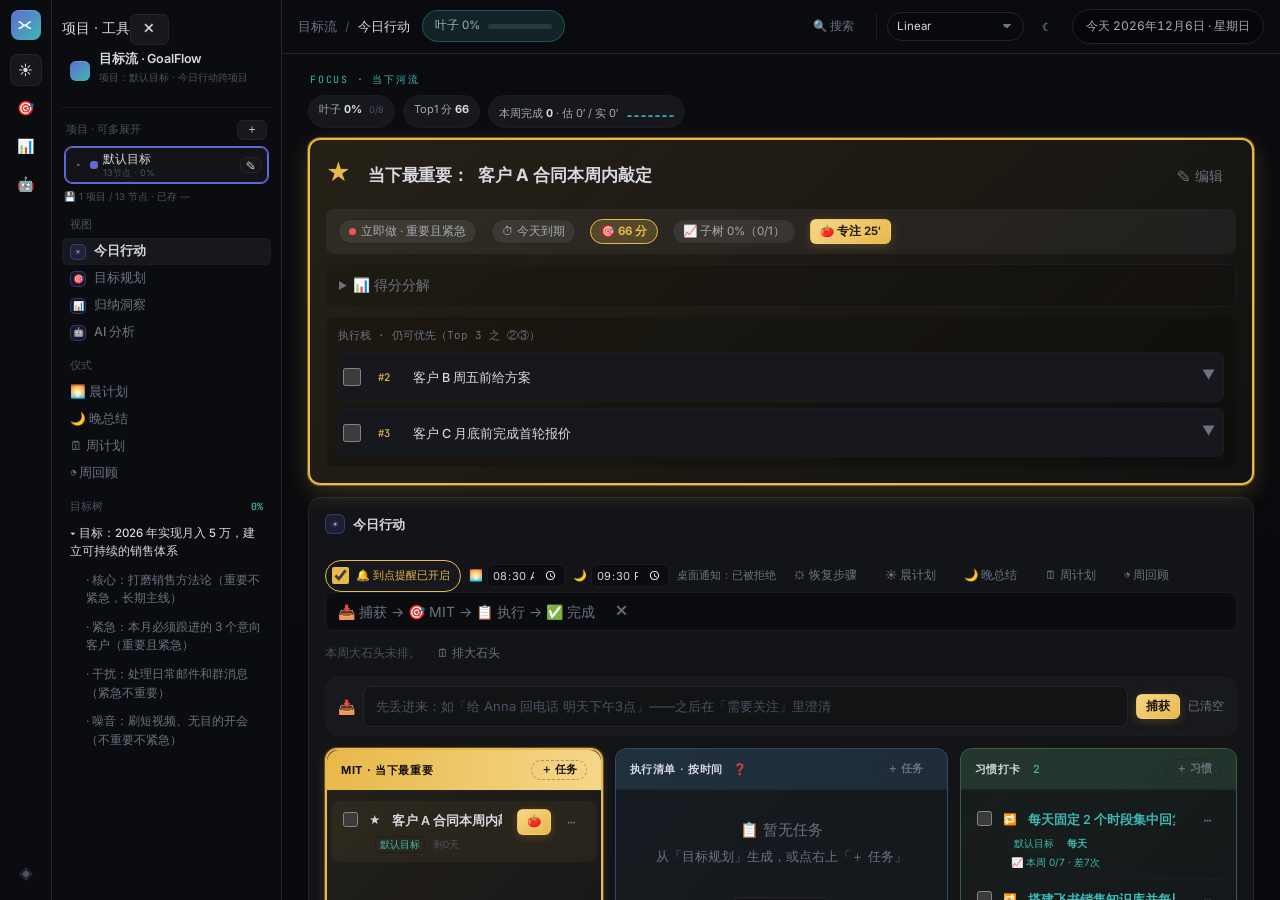
==== index.html @ dcd1ac62 "继续qoder优化" ====
<!DOCTYPE html>
<html lang="zh-CN">

<head>
  <meta charset="UTF-8">
  <meta content="width=device-width, initial-scale=1.0, viewport-fit=cover" name="viewport">
  <meta name="color-scheme" content="light dark">
  <title>目标流 · GoalFlow</title>
  <link rel="preconnect" href="https://fonts.googleapis.com">
  <link rel="preconnect" href="https://fonts.gstatic.com" crossorigin>
  <link
    href="https://fonts.googleapis.com/css2?family=Inter:wght@400;500;600;700;800&family=JetBrains+Mono:wght@400;500;700&display=swap"
    rel="stylesheet">
  <script>try { var d = document.documentElement; d.dataset.theme = localStorage.getItem('goalflow.theme') || 'linear'; d.dataset.mode = localStorage.getItem('goalflow.mode') || 'dark' } catch (e) { document.documentElement.dataset.theme = 'linear'; document.documentElement.dataset.mode = 'dark' }</script>
  <link rel="stylesheet" href="assets/css/main.css?v=7.6">
</head>

<body>
  <div class="app-shell">
    <div class="drawer-scrim" id="drawerScrim"></div>

    <!-- 左：图标轨（主导航：今日 / 规划 / 洞察） -->
    <nav class="rail" aria-label="主导航">
      <div class="rail-mark" title="目标流 · GoalFlow">
        <svg viewBox="0 0 24 24" fill="none" stroke="#fff" stroke-width="2.2" stroke-linecap="round">
          <path d="M3 7c4 0 4 5 8 5s4-5 8-5" />
          <path d="M3 16c4 0 4-4 8-4s4 4 8 4" />
        </svg>
      </div>
      <button type="button" class="ric on" data-nav="today" title="今日行动（每天的主页）">☀</button>
      <button type="button" class="ric" data-nav="plan" title="目标规划（输入 / 树形 / SMART）">🎯</button>
      <button type="button" class="ric" data-nav="insights" title="归纳洞察（流向图 / 四象限）">📊</button>
      <button type="button" class="ric" data-nav="ai" title="AI 分析（智能拆解 / SMART 体检）">🤖</button>
      <span class="rail-bottom"><a class="ric" href="demos/index.html" title="风格实验室">◈</a></span>
    </nav>

    <!-- 左：侧栏（工作流步骤 + 目标树 + 主题） -->
    <aside class="side" id="sideDrawer">
      <div class="drawer-head"><span>项目 · 工具</span><button type="button" class="drawer-x" id="btnDrawerClose" aria-label="关闭侧栏">✕</button></div>
      <div class="side-ws">
        <span class="ws-dot"></span>
        <div class="ws-tx"><b>目标流 · GoalFlow</b>
          <p>本地工作区 · 数据不出机</p>
        </div>
      </div>
      <div class="wf-bar" id="wfBar" aria-label="项目列表：可展开多个"></div>
      <div class="ws-store" id="wsStore" title=""></div>
      <div class="slabel">视图</div>
      <button type="button" class="si on" data-nav="today"><span class="sidx">☀</span>今日行动</button>
      <button type="button" class="si" data-nav="plan"><span class="sidx">🎯</span>目标规划</button>
      <button type="button" class="si" data-nav="insights"><span class="sidx">📊</span>归纳洞察</button>
      <button type="button" class="si" data-nav="ai"><span class="sidx">🤖</span>AI 分析</button>
      <div class="slabel">仪式</div>
      <button type="button" class="si" id="sideMorning">🌅 晨计划</button>
      <button type="button" class="si" id="sideEvening">🌙 晚总结</button>
      <button type="button" class="si" id="sideWeekPlan">🗓 周计划</button>
      <button type="button" class="si" id="sideWeekReview">◔ 周回顾</button>
      <div class="slabel">目标树 <span class="sprog" id="sideProg"></span></div>
      <div class="side-tree" id="sideTree">
        <div class="si dim">解析后在此显示目标树</div>
      </div>
    </aside>

    <!-- 右：主内容 -->
    <div class="main">
      <header class="topbar" id="topbar">
        <button type="button" class="ab-menu m-only" id="btnDrawer" aria-label="项目与工具" aria-expanded="false" aria-controls="sideDrawer">☰</button>
        <div class="ab-mini m-only"><b id="abMini">今日</b><span id="abMiniSub"></span></div>
        <span class="crumb">目标流 <i>/</i> <b id="crumbSection">今日行动</b></span>
        <div class="progress-chip" id="progressChip" style="display:none" title="叶子任务完成度">
          <span id="progressLbl">进度</span><span class="bar"><i id="progressFill" style="width:0%"></i></span>
        </div>
        <div class="spacer"></div>
        <div class="topbar-actions">
          <button type="button" class="gf-btn gf-btn--sm gf-btn--pill gf-btn--ghost" id="btnSearch"
            title="全局搜索任务 / 标签 / 等待备注（Ctrl+K 或 /）">🔍<span class="btn-lbl"> 搜索</span></button>
          <button type="button" class="gf-btn gf-btn--sm gf-btn--pill gf-btn--ghost m-only" id="btnProjects"
            title="项目列表：切换 / 新建 / 总览">🗂 项目</button>
          <details class="tb-more" id="tbMoreMenu">
            <summary title="更多操作"></summary>
            <div class="tb-drop">
              <button type="button" class="gf-btn gf-btn--sm gf-btn--pill gf-btn--ghost" id="btnWeekReview"
                title="周/月/季回顾 + 统计">📋 回顾</button>
              <button type="button" class="gf-btn gf-btn--sm gf-btn--pill gf-btn--ghost" id="btnSettings"
                title="基础设置：每周可投入天数 × 每天小时，用于时间预算与超支警告">⚙ 设置</button>
              <button type="button" class="gf-btn gf-btn--sm gf-btn--pill gf-btn--ghost" id="btnExportIcs"
                title="导出带期限叶子为 ICS（本地文件）">📅 导出 ICS</button>
              <button type="button" class="gf-btn gf-btn--sm gf-btn--pill" id="btnExportJson" title="备份目标数据">💾 备份数据</button>
              <button type="button" class="gf-btn gf-btn--sm gf-btn--pill" id="btnImportJson" title="从 JSON 恢复">📂 恢复数据</button>
              <input type="file" id="importFile" accept="application/json,.json" style="display:none">
            </div>
          </details>
          <span class="topbar-theme">
            <button type="button" class="gf-btn gf-btn--sm gf-btn--pill gf-btn--ghost" id="btnThemeCycle"
              title="切换界面主题（Linear / Raycast / RPG）">◈</button>
            <select id="themeSelect" class="gf-input gf-select" title="界面主题" aria-label="界面主题">
              <option value="linear">Linear</option>
              <option value="raycast">Raycast 玻璃 · 预览</option>
              <option value="rpg">RPG 游戏 · 预览</option>
            </select>
            <button type="button" class="gf-btn gf-btn--sm gf-btn--pill gf-btn--ghost mode-btn" id="modeToggle"
              title="切换深色 / 浅色">☾</button>
          </span>
        </div>
        <div class="today-chip" id="todayLine"></div>
      </header>

      <div class="main-scroll">
        <div class="app-title m-only" id="appTitle"><h1 id="appTitleText">今日</h1><p id="appTitleSub"></p></div>
        <!-- ══ 视图 1：今日行动（默认主页） ══ -->
        <section class="view on" id="view-today" data-view="today">
          <div class="hero-wrap" id="heroWrap">
            <div class="hero-eyebrow">FOCUS · 当下河流</div>
            <div id="planShare"></div>
            <div id="metricsStrip" class="metrics-wrap" style="display:none"></div>
            <div class="hero empty" id="hero">
              <div class="hero-main">载入目标后，这里会显示「当下最重要」的一件事。</div>
            </div>
            <div class="pomo-bar" id="pomoBar" aria-live="polite"></div>
          </div>

          <!-- 区 1 · 执行：现在做什么（唯一动作路径） -->
          <section class="panel today-panel zone-exec" id="todayPanel">
            <div class="today-head">
              <div class="today-head-row">
                <h2><span class="idx">☀</span> 今日行动</h2>
                <div class="today-alarm-bar" id="todayAlarmBar"></div>
                <div class="today-attn-pill" id="todayAttnPill"></div>
              </div>
              <p class="hint" id="todayHint">解析或载入示例后，系统会把「今天能做完的叶子」收敛到这里——先看 MIT，再按时段与微习惯执行。</p>
            </div>
            <!-- v6.7 流程指示器：展示收件箱→MIT→时段→完成的流转关系（首次显示，可关闭） -->
            <div class="flow-indicator" id="flowIndicator" style="display:none;align-items:center;gap:8px;padding:8px 12px;margin:0 0 10px;background:var(--bg1);border-radius:var(--radius-sm);color:var(--muted);border:1px solid var(--stroke-soft)">
              <span class="flow-track">📥 捕获 → 🎯 MIT → 📋 执行 → ✅ 完成</span>
              <button type="button" class="flow-close" id="flowIndicatorClose" style="border:none;background:transparent;color:var(--muted);cursor:pointer;font-size:14px;padding:0 4px;margin-left:8px" title="不再显示">✕</button>
            </div>
            <div id="todayRocks"></div>
            <div id="inboxCapture"></div>
            <div class="today-ctx-bar" id="todayCtxBar"></div>
            <div class="today-grid">
              <div class="today-block" id="todayMit"></div>
              <div class="today-block today-slots-wrap" id="todaySlots"></div>
              <div class="today-block" id="todayMicro"></div>
            </div>
            <div class="today-checklist" id="todayChecklist"></div>
          </section>

          <!-- 区 2 · 状态：一行紧凑反馈（默认折叠） -->
          <details class="zone zone-status" id="zoneStatus">
            <summary>📊 今日状态 <span class="zone-sum" id="statusSum"></span></summary>
            <div class="zone-body">
              <div id="todayCapacity"></div>
              <div id="todayScore"></div>
              <div id="todayEnergy"></div>
              <div id="todayAudit"></div>
            </div>
          </details>

          <!-- 区 3 · 提醒：需要关注（默认折叠 + 角标） -->
          <details class="zone zone-attention" id="zoneAttention">
            <summary>🔔 需要关注 <span class="zone-badge" id="attentionBadge"></span></summary>
            <div class="zone-body">
              <div class="review-banner" id="reviewBanner">
                <span>本周还未做周回顾——花 2 分钟对齐「做了啥、核心投入、下周深潜块」。</span>
                <button type="button" class="gf-btn gf-btn--sm gf-btn--primary" id="btnReviewBanner">开始周回顾</button>
                <button type="button" class="gf-btn gf-btn--sm gf-btn--ghost" id="btnDismissBanner">稍后</button>
              </div>
              <div id="onboardCard"></div>
              <div id="todayBackupBar"></div>
              <div id="todayBurnout"></div>
              <div id="todayStale"></div>
              <div id="todayParked"></div>
              <!-- 收件箱澄清队列：从执行路径降级到「需要关注」 -->
              <div id="inboxPanel"></div>
            </div>
          </details>

          <!-- 备选与 Backlog（降级折叠，去除与 hero/执行清单的重复） -->
          <details class="zone zone-focus" id="zoneFocus">
            <summary>🗂 备选与 Backlog（聚焦清单）</summary>
            <div class="zone-body">
              <div id="todayFocus"></div>
            </div>
          </details>
        </section>

        <!-- ══ 视图 2：目标规划（输入 / 树形 / SMART） ══ -->
        <section class="view" id="view-plan" data-view="plan">
          <div class="view-inner">
            <div class="panel" id="panelInput">
              <h2><span class="idx">1</span> 输入目标（自由文本）</h2>
              <textarea id="input"
                placeholder="输入目标或计划，用缩进/编号分层。例如：&#10;目标：月入5万&#10;1. 打磨销售方法论&#10;   - 读完3本销售书"></textarea>
              <div class="btns gf-btns demo-bar">
                <button type="button" class="gf-btn gf-btn--primary" id="btnParse">解析并生成</button>
                <select id="demoSelect" class="gf-input gf-select gf-select--demo" title="选择示例主题"
                  aria-label="示例主题"></select>
                <button type="button" class="gf-btn" id="btnDemo">载入示例</button>
                <button type="button" class="gf-btn gf-btn--ghost" id="btnClear">清空</button>
                <button type="button" class="gf-btn gf-btn--ghost" id="btnExportJson2">备份 JSON</button>
              </div>
              <div class="hint">层级用缩进 / 编号(1. 1.1) / 项目符号(- •)。首行自动作为「目标根」。日期如「周五前 / 本周内 / 3月15日 / 月底」会被自动识别为期限；「每天 / 每周
                / 每月 / 今年」会被识别为时间尺度。</div>
            </div>

            <div class="panel" id="panelTree">
              <h2><span class="idx">2</span> 树形维护 · 内联编辑</h2>
              <p class="hint" id="treeEditorHint" style="margin-bottom:8px">解析后可在此改文案、估时、完成态，无需重粘贴。</p>
              <div class="tree-editor" id="treeEditor"></div>
              <div class="btns gf-btns" style="margin-top:10px">
                <button type="button" class="gf-btn gf-btn--sm" id="btnSyncTree">同步到文本框</button>
                <button type="button" class="gf-btn gf-btn--sm gf-btn--ghost" onclick="switchView('ai')">🤖 去 AI 分析做 SMART 体检 →</button>
              </div>
              <p class="hint">预估：文案含「30分钟 / 1小时」自动识别；日视图节奏条上方显示可做完性（默认 8h 容量）。</p>
            </div>
          </div>
        </section>

        <!-- ══ 视图 3：归纳洞察（流向图 / 四象限） ══ -->
        <section class="view" id="view-insights" data-view="insights">
          <div class="view-inner">
            <div class="panel canvas-panel" id="canvasPanel">
              <div class="canvas-head">
                <div>
                  <div class="ttl">精力流向图</div>
                  <div class="sub" id="canvasSub">条带宽度 = 重要性 · 颜色冷暖 = 紧急性 · 金色发光 = 当下最重要<span
                      class="m-only">（手机端可左右滑动查看全图）</span></div>
                </div>
                <div class="spacer-min"></div>
                <div class="viewbar" id="viewbar" title="切换可视化视角">
                  <button type="button" data-view="sankey" class="on">桑基</button>
                  <button type="button" data-view="network">关系</button>
                  <button type="button" data-view="kanban">看板</button>
                  <button type="button" data-view="mindmap">脑图</button>
                  <button type="button" data-view="heatmap">热力</button>
                  <button type="button" data-view="calendar">日历</button>
                </div>
                <select class="viewbar-select m-only" id="viewbarSelect" title="切换可视化视角">
                  <option value="sankey" selected>桑基图</option>
                  <option value="network">关系图</option>
                  <option value="kanban">看板</option>
                  <option value="mindmap">脑图</option>
                  <option value="heatmap">热力图</option>
                  <option value="calendar">日历</option>
                </select>
                <div class="zoombar" id="zoombar">
                  <button data-scale="all" class="on">年度总览</button>
                  <button data-scale="month">每月</button>
                  <button data-scale="week">每周</button>
                  <button data-scale="day">每日</button>
                  <button id="btnFitWidth" class="m-only" title="把图缩放到屏幕宽度（再点一次恢复原始尺寸）">↔ 适应宽度</button>
                </div>
                <select class="viewbar-select m-only" id="zoombarSelect" title="时间尺度缩放" aria-label="时间尺度缩放">
                  <option value="all" selected>年度总览</option>
                  <option value="month">每月</option>
                  <option value="week">每周</option>
                  <option value="day">每日</option>
                </select>
              </div>
              <div class="canvas-opt">
                <label><input id="showNoise" type="checkbox" checked> 显示噪音（不重要不紧急）</label>
              </div>
              <div class="rhythm" id="rhythm"></div>
              <div class="canvas-wrap" id="canvasWrap">
                <svg id="diagram-svg" xmlns="http://www.w3.org/2000/svg"></svg>
                <div id="vizAlt" class="viz-alt"></div>
                <button type="button" class="gf-btn gf-btn--primary gf-btn--cool ex-btn" id="btnExport">导出 PNG</button>
              </div>
              <details class="legend-details">
                <summary class="legend-summary">📊 图例说明</summary>
                <div class="legend">
                  <span><b>紧急度</b></span>
                  <span class="scale"><i style="background:var(--ur1)"></i><i style="background:var(--ur2)"></i><i
                      style="background:var(--ur3)"></i><i style="background:var(--ur4)"></i><i
                      style="background:var(--ur5)"></i></span>
                  <span>冷静 ←→ 火急</span>
                  <span style="margin-left:auto"><b class="gold">★ 金色</b> = 当下最重要</span>
                </div>
              </details>
              <details class="legend-details">
                <summary class="legend-summary">📖 怎么读这张图</summary>
                <div class="chart-help">
                  <p><b>桑基流图</b>：从「目标」流出的每条带子代表一份精力投入。<b>带子越宽 = 越重要</b>；<b>颜色越暖（红）= 越紧急</b>。战略主线（重要不紧急）是宽阔的冷色河，火情（重要且紧急）是又宽又红的急流。</p>
                  <p><b>金色发光的那条</b>就是「当下最重要」——算法按 重要度×10 + 期限临近加权 选出最该立刻动手的具体任务，并沿 目标→方向→任务 一路点亮，与今日页英雄卡 / MIT 同源。</p>
                  <p><b>时间尺度缩放</b>：上方可切换 年度总览 / 每月 / 每周 / 每日；「全年精力节奏」把一年拆成 12 个月，看精力在哪几个月扎堆。</p>
                  <p><b>四象限校准</b>：下方把任务按「重要 / 紧急」铺成四象限，把卡片拖到目标象限即可重设优先级（触屏用卡上 ± 按钮），与流图、英雄卡实时联动。</p>
                </div>
              </details>
            </div>

            <div class="panel quad-panel" id="quadPanel">
              <h2>四象限校准 · 拖拽归位</h2>
              <div class="quad-hint">把任务卡拖到对应象限，即可重新校准它的「重要 / 紧急」。象限随上方缩放档位联动；点卡片 <b>⋯</b> 展开 价值/费力/尺度/时段。带 🟡 金边 =
                当下最重要；<b>⚡</b> = 高价值低费力快速赢。<span class="m-only">（触屏：长按卡片拖动，或用 ± 按钮校准）</span></div>
              <div class="quad-grid" id="quadGrid"></div>
              <details class="ve-panel" id="vePanel">
                <summary class="ve-summary">⚖ 价值 × 费力矩阵 <span class="ve-cnt" id="veSum"></span></summary>
                <div class="ve-toolbar">
                  <span class="ve-title">价值 × 费力矩阵</span>
                  <button type="button" class="gf-btn gf-btn--sm gf-btn--pill" id="btnQuickWin" title="四象限仅显示快速赢">⚡
                    仅快速赢</button>
                </div>
                <div class="ve-grid" id="veGrid"></div>
                <div class="ve-foot hint">快速赢：价值 ≥ 4 且 费力 ≤ 2（叶子任务可优先勾选完成，写入本周回顾统计）。 rollup 规则见
                  <code>docs/PROGRESS-ROLLUP.md</code>。
                </div>
              </details>
            </div>

            <div class="panel history-panel" id="historyPanel">
              <h2>📈 完成历史 · 时间线</h2>
              <div class="hist-stats" id="histStats"></div>
              <div class="hist-heat" id="histHeat"></div>
              <div class="hist-timeline" id="histTimeline"></div>
            </div>

          </div>
        </section>

        <!-- ══ 视图 4：AI 分析（智能拆解 / SMART 体检） ══ -->
        <section class="view" id="view-ai" data-view="ai">
          <div class="view-inner">
            <div class="panel" id="panelAIDecompose">
              <h2><span class="idx">🤖</span> AI 分解目标</h2>
              <div id="aiSmartSuggest" class="ai-suggest"></div>
              <div class="ai-decompose-card">
                <label class="wfm-row" style="display:block">
                  <span style="display:block;font-size:13px;color:var(--muted);margin-bottom:6px">目标描述（一句话讲清要达成什么）</span>
                  <textarea class="gf-input" id="aiGoalInput" rows="3" placeholder="例：3 个月内上线个人作品集网站，每周可投入 10 小时"></textarea>
                </label>
                <label class="wfm-row" style="display:flex;gap:8px;align-items:center;margin-top:10px">
                  <span style="min-width:72px;font-size:13px;color:var(--muted)">时间偏好</span>
                  <select class="gf-input" id="aiTimePreference" style="flex:1;max-width:240px">
                    <option value="">不限（AI 自动安排）</option>
                    <option value="morning">上午（8:00-12:00）</option>
                    <option value="afternoon">下午（13:00-18:00）</option>
                    <option value="evening">晚上（19:00-22:00）</option>
                    <option value="weekday-only">仅工作日</option>
                    <option value="weekend-only">仅周末</option>
                  </select>
                </label>
                <details class="ai-context-details">
                  <summary>📋 分解上下文（项目 · 预算 · 周期）</summary>
                  <div class="ai-context-info" id="aiContextInfo"></div>
                </details>
                <div class="ai-decompose-actions">
                  <button type="button" class="gf-btn gf-btn--primary" id="btnAIDecompose">🤖 AI 分解目标</button>
                  <button type="button" class="gf-btn gf-btn--ghost" id="btnAIClear">清空</button>
                </div>
                <div class="ai-result" id="aiDecomposeResult"></div>
              </div>
            </div>

            <div class="panel" id="panelAIHistory">
              <h2><span class="idx">📜</span> AI 使用历史</h2>
              <p class="hint">记录每次 AI 分解的输入和输出，方便回顾和复用。</p>
              <div id="aiHistoryList" class="ai-history-list"></div>
            </div>

            <details class="panel" id="panelAIConfigDetails">
              <summary><span class="idx">⚙</span> AI 配置（点击展开）</summary>
              <div class="ai-config-section">
                <label class="wfm-row">
                  <span>DeepSeek API Key</span>
                  <input type="password" class="gf-input" id="aiApiKey" placeholder="sk-...">
                  <button type="button" class="gf-btn gf-btn--sm" id="btnToggleKey" title="显示/隐藏">👁</button>
                </label>
                <div class="hint">获取方式：<a href="https://platform.deepseek.com" target="_blank" style="color:var(--accent)">platform.deepseek.com</a></div>
              </div>

              <div class="ai-config-section">
                <label class="wfm-row">
                  <span>Skill Prompt</span>
                  <span class="readonly-badge">只读</span>
                  <button type="button" class="gf-btn gf-btn--sm gf-btn--ghost" id="btnEditSkill" title="编辑 Skill">✎ 编辑</button>
                  <button type="button" class="gf-btn gf-btn--sm gf-btn--ghost" id="btnResetSkill" title="恢复默认">↺ 重置</button>
                </label>
                <textarea class="gf-input ai-skill-text" id="aiSkillPrompt" rows="8" readonly></textarea>
                <div class="hint">Skill 定义了 AI 如何拆解目标。点击「编辑」按钮修改后会影响所有后续的 AI 分解。</div>
              </div>
            </details>

            <div class="panel" id="panelSMART">
              <h2><span class="idx">✅</span> SMART 体检</h2>
              <p class="hint">检查每个目标是否够 SMART（具体 / 可衡量 / 可达 / 相关 / 有期限）。不够 SMART 的目标会列在这里，可以一键 AI 拆解。</p>
              <div id="premortemCard"></div>
              <div class="smart-list" id="smartList"></div>
            </div>
          </div>
        </section>
      </div>
    </div>
  </div>

  <!-- 底部 tab（≤900px 移动端主导航：4 视图 + 中央捕捉 FAB） -->
  <nav class="mtab" aria-label="移动端主导航">
    <button type="button" class="mtab-btn on" data-nav="today"><span class="mtab-ic">☀</span>今日</button>
    <button type="button" class="mtab-btn" data-nav="plan"><span class="mtab-ic">🎯</span>规划</button>
    <button type="button" class="mtab-btn mtab-fab" id="mtabCapture" title="快速捕捉到收件箱"><span class="mtab-ic">⚡</span></button>
    <button type="button" class="mtab-btn" data-nav="insights"><span class="mtab-ic">📊</span>洞察</button>
    <button type="button" class="mtab-btn" data-nav="ai"><span class="mtab-ic">🤖</span>AI</button>
  </nav>

  <!-- SMART 对话弹窗 -->
  <div class="modal-mask" id="smartModal"></div>
  <!-- 周回顾弹窗 -->
  <div class="modal-mask" id="weekReviewModal"></div>
  <!-- 项目（目标流）元信息 -->
  <div class="modal-mask" id="workflowMetaModal"></div>
  <!-- 早晚仪式闹钟弹窗（晨计划 / 晚总结） -->
  <div class="modal-mask" id="ritualModal"></div>
  <!-- 撤销 toast（危险操作 10 秒可撤销） -->
  <div class="toast" id="toast"></div>
  <!-- 项目总览 -->
  <div class="modal-mask" id="projectModal"></div>
  <!-- 项目切换器（移动端项目入口） -->
  <div class="modal-mask" id="projectsModal"></div>
  <!-- 必经步骤规划向导 -->
  <div class="modal-mask" id="planWizardModal"></div>
  <!-- 基础设置（时间预算） -->
  <div class="modal-mask" id="settingsModal"></div>
  <!-- 习惯编辑器（独立输入 + 灵活周期） -->
  <div class="modal-mask" id="habitModal"></div>
  <!-- 全局搜索 + 快速捕获 -->
  <div class="modal-mask" id="searchModal"></div>
  <!-- 等待 / 阻塞 + 催办日期 -->
  <div class="modal-mask" id="parkModal"></div>

  <script src="assets/js/gf-tokens.js?v=7.6"></script>
  <script src="assets/js/gf-demos.js?v=7.6"></script>
  <script src="assets/js/app.js?v=7.6"></script>
  <!-- v6.6 兜底：若 app.js 异常未设置 is-ready，1.5 秒后强制显示页面，避免"按钮看不见也点不到" -->
  <script>setTimeout(function(){document.body.classList.add('is-ready')},1500)</script>
</body>

</html>
---- assets/css/main.css ----
/**
 * GoalFlow 样式入口（按依赖顺序加载）
 */
@import url('./tokens.css');
@import url('./base.css');
@import url('./components/button.css');
@import url('./components/chip.css');
@import url('./components/forms.css');
@import url('./components/layout.css');
@import url('./components/features.css');
@import url('./components/mobile.css');
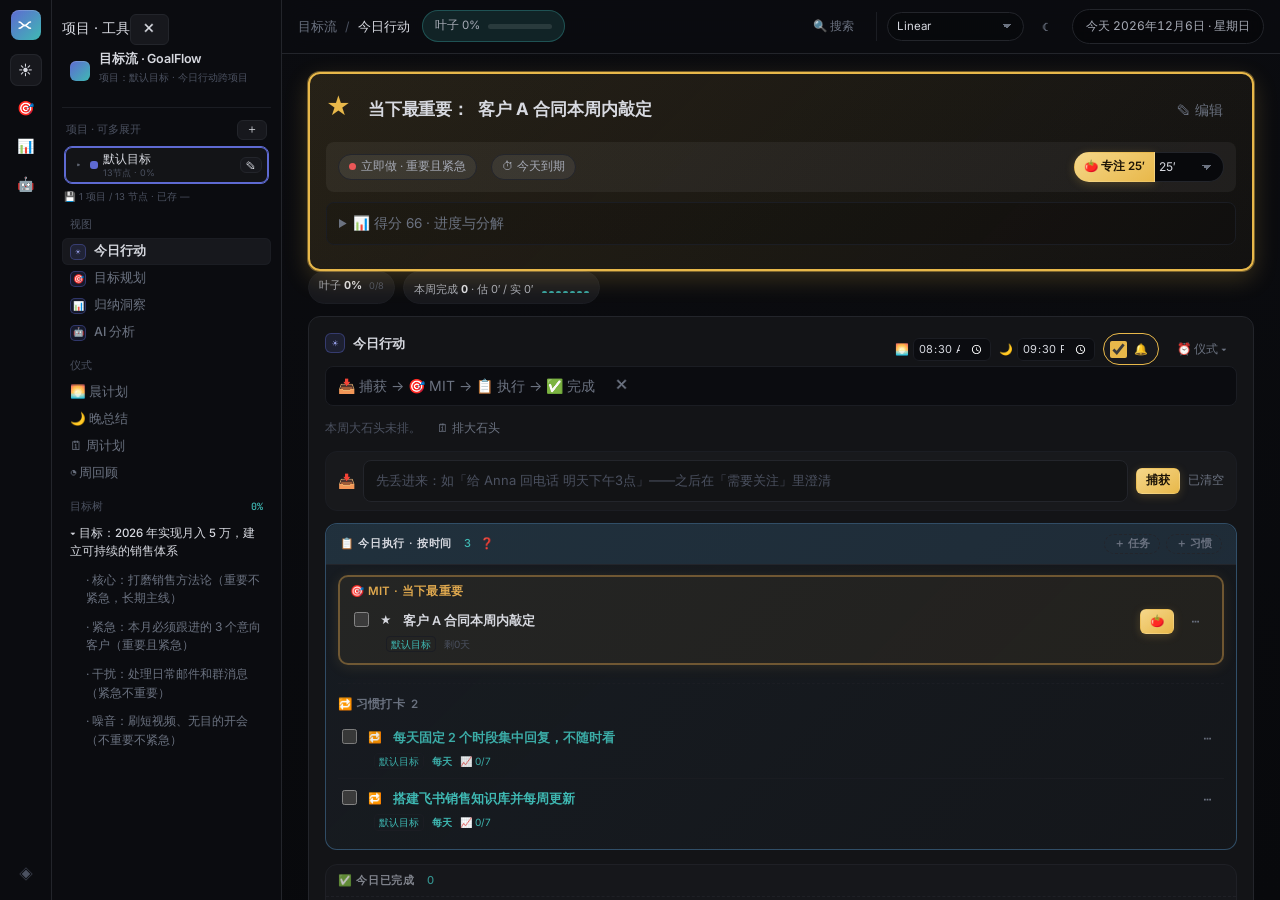
==== commit ad3640f2: "优化了ai和移动端" ====
--- a/index.html
+++ b/index.html
@@ -12,7 +12,7 @@
     href="https://fonts.googleapis.com/css2?family=Inter:wght@400;500;600;700;800&family=JetBrains+Mono:wght@400;500;700&display=swap"
     rel="stylesheet">
   <script>try { var d = document.documentElement; d.dataset.theme = localStorage.getItem('goalflow.theme') || 'linear'; d.dataset.mode = localStorage.getItem('goalflow.mode') || 'dark' } catch (e) { document.documentElement.dataset.theme = 'linear'; document.documentElement.dataset.mode = 'dark' }</script>
-  <link rel="stylesheet" href="assets/css/main.css?v=7.6">
+  <link rel="stylesheet" href="assets/css/main.css?v=8.1">
 </head>
 
 <body>
@@ -36,7 +36,8 @@
 
     <!-- 左：侧栏（工作流步骤 + 目标树 + 主题） -->
     <aside class="side" id="sideDrawer">
-      <div class="drawer-head"><span>项目 · 工具</span><button type="button" class="drawer-x" id="btnDrawerClose" aria-label="关闭侧栏">✕</button></div>
+      <div class="drawer-head"><span>项目 · 工具</span><button type="button" class="drawer-x" id="btnDrawerClose"
+          aria-label="关闭侧栏">✕</button></div>
       <div class="side-ws">
         <span class="ws-dot"></span>
         <div class="ws-tx"><b>目标流 · GoalFlow</b>
@@ -64,7 +65,8 @@
     <!-- 右：主内容 -->
     <div class="main">
       <header class="topbar" id="topbar">
-        <button type="button" class="ab-menu m-only" id="btnDrawer" aria-label="项目与工具" aria-expanded="false" aria-controls="sideDrawer">☰</button>
+        <button type="button" class="ab-menu m-only" id="btnDrawer" aria-label="项目与工具" aria-expanded="false"
+          aria-controls="sideDrawer">☰</button>
         <div class="ab-mini m-only"><b id="abMini">今日</b><span id="abMiniSub"></span></div>
         <span class="crumb">目标流 <i>/</i> <b id="crumbSection">今日行动</b></span>
         <div class="progress-chip" id="progressChip" style="display:none" title="叶子任务完成度">
@@ -85,8 +87,10 @@
                 title="基础设置：每周可投入天数 × 每天小时，用于时间预算与超支警告">⚙ 设置</button>
               <button type="button" class="gf-btn gf-btn--sm gf-btn--pill gf-btn--ghost" id="btnExportIcs"
                 title="导出带期限叶子为 ICS（本地文件）">📅 导出 ICS</button>
-              <button type="button" class="gf-btn gf-btn--sm gf-btn--pill" id="btnExportJson" title="备份目标数据">💾 备份数据</button>
-              <button type="button" class="gf-btn gf-btn--sm gf-btn--pill" id="btnImportJson" title="从 JSON 恢复">📂 恢复数据</button>
+              <button type="button" class="gf-btn gf-btn--sm gf-btn--pill" id="btnExportJson" title="备份目标数据">💾
+                备份数据</button>
+              <button type="button" class="gf-btn gf-btn--sm gf-btn--pill" id="btnImportJson" title="从 JSON 恢复">📂
+                恢复数据</button>
               <input type="file" id="importFile" accept="application/json,.json" style="display:none">
             </div>
           </details>
@@ -106,17 +110,18 @@
       </header>
 
       <div class="main-scroll">
-        <div class="app-title m-only" id="appTitle"><h1 id="appTitleText">今日</h1><p id="appTitleSub"></p></div>
+        <div class="app-title m-only" id="appTitle">
+          <h1 id="appTitleText">今日</h1>
+          <p id="appTitleSub"></p>
+        </div>
         <!-- ══ 视图 1：今日行动（默认主页） ══ -->
         <section class="view on" id="view-today" data-view="today">
           <div class="hero-wrap" id="heroWrap">
-            <div class="hero-eyebrow">FOCUS · 当下河流</div>
-            <div id="planShare"></div>
-            <div id="metricsStrip" class="metrics-wrap" style="display:none"></div>
             <div class="hero empty" id="hero">
               <div class="hero-main">载入目标后，这里会显示「当下最重要」的一件事。</div>
             </div>
             <div class="pomo-bar" id="pomoBar" aria-live="polite"></div>
+            <div id="metricsStrip" class="metrics-wrap" style="display:none"></div>
           </div>
 
           <!-- 区 1 · 执行：现在做什么（唯一动作路径） -->
@@ -124,20 +129,23 @@
             <div class="today-head">
               <div class="today-head-row">
                 <h2><span class="idx">☀</span> 今日行动</h2>
+                <div class="today-attn-pill" id="todayAttnPill"></div>
                 <div class="today-alarm-bar" id="todayAlarmBar"></div>
-                <div class="today-attn-pill" id="todayAttnPill"></div>
-              </div>
-              <p class="hint" id="todayHint">解析或载入示例后，系统会把「今天能做完的叶子」收敛到这里——先看 MIT，再按时段与微习惯执行。</p>
+              </div>
+              <p class="hint" id="todayHint">先看 MIT，再按时间执行；提醒、审计、回顾都在下方折叠区。</p>
             </div>
             <!-- v6.7 流程指示器：展示收件箱→MIT→时段→完成的流转关系（首次显示，可关闭） -->
-            <div class="flow-indicator" id="flowIndicator" style="display:none;align-items:center;gap:8px;padding:8px 12px;margin:0 0 10px;background:var(--bg1);border-radius:var(--radius-sm);color:var(--muted);border:1px solid var(--stroke-soft)">
+            <div class="flow-indicator" id="flowIndicator"
+              style="display:none;align-items:center;gap:8px;padding:8px 12px;margin:0 0 10px;background:var(--bg1);border-radius:var(--radius-sm);color:var(--muted);border:1px solid var(--stroke-soft)">
               <span class="flow-track">📥 捕获 → 🎯 MIT → 📋 执行 → ✅ 完成</span>
-              <button type="button" class="flow-close" id="flowIndicatorClose" style="border:none;background:transparent;color:var(--muted);cursor:pointer;font-size:14px;padding:0 4px;margin-left:8px" title="不再显示">✕</button>
+              <button type="button" class="flow-close" id="flowIndicatorClose"
+                style="border:none;background:transparent;color:var(--muted);cursor:pointer;font-size:14px;padding:0 4px;margin-left:8px"
+                title="不再显示">✕</button>
             </div>
             <div id="todayRocks"></div>
             <div id="inboxCapture"></div>
             <div class="today-ctx-bar" id="todayCtxBar"></div>
-            <div class="today-grid">
+            <div class="today-grid today-grid--single">
               <div class="today-block" id="todayMit"></div>
               <div class="today-block today-slots-wrap" id="todaySlots"></div>
               <div class="today-block" id="todayMicro"></div>
@@ -152,6 +160,7 @@
               <div id="todayCapacity"></div>
               <div id="todayScore"></div>
               <div id="todayEnergy"></div>
+              <div id="planShare"></div>
               <div id="todayAudit"></div>
             </div>
           </details>
@@ -188,7 +197,8 @@
         <section class="view" id="view-plan" data-view="plan">
           <div class="view-inner">
             <div class="panel" id="panelInput">
-              <h2><span class="idx">1</span> 输入目标（自由文本）</h2>
+              <h2><span class="idx">1</span> 输入目标（自由文本）<button type="button" class="input-toggle" id="btnInputToggle" style="display:none">＋ 新增 / 替换目标</button></h2>
+              <div id="inputBody">
               <textarea id="input"
                 placeholder="输入目标或计划，用缩进/编号分层。例如：&#10;目标：月入5万&#10;1. 打磨销售方法论&#10;   - 读完3本销售书"></textarea>
               <div class="btns gf-btns demo-bar">
@@ -201,6 +211,7 @@
               </div>
               <div class="hint">层级用缩进 / 编号(1. 1.1) / 项目符号(- •)。首行自动作为「目标根」。日期如「周五前 / 本周内 / 3月15日 / 月底」会被自动识别为期限；「每天 / 每周
                 / 每月 / 今年」会被识别为时间尺度。</div>
+              </div>
             </div>
 
             <div class="panel" id="panelTree">
@@ -209,7 +220,8 @@
               <div class="tree-editor" id="treeEditor"></div>
               <div class="btns gf-btns" style="margin-top:10px">
                 <button type="button" class="gf-btn gf-btn--sm" id="btnSyncTree">同步到文本框</button>
-                <button type="button" class="gf-btn gf-btn--sm gf-btn--ghost" onclick="switchView('ai')">🤖 去 AI 分析做 SMART 体检 →</button>
+                <button type="button" class="gf-btn gf-btn--sm gf-btn--ghost" onclick="switchView('ai')">🤖 去 AI 分析做
+                  SMART 体检 →</button>
               </div>
               <p class="hint">预估：文案含「30分钟 / 1小时」自动识别；日视图节奏条上方显示可做完性（默认 8h 容量）。</p>
             </div>
@@ -219,6 +231,7 @@
         <!-- ══ 视图 3：归纳洞察（流向图 / 四象限） ══ -->
         <section class="view" id="view-insights" data-view="insights">
           <div class="view-inner">
+            <div class="ins-eyebrow">🔭 可视化 · 看精力怎么流</div>
             <div class="panel canvas-panel" id="canvasPanel">
               <div class="canvas-head">
                 <div>
@@ -280,7 +293,8 @@
               <details class="legend-details">
                 <summary class="legend-summary">📖 怎么读这张图</summary>
                 <div class="chart-help">
-                  <p><b>桑基流图</b>：从「目标」流出的每条带子代表一份精力投入。<b>带子越宽 = 越重要</b>；<b>颜色越暖（红）= 越紧急</b>。战略主线（重要不紧急）是宽阔的冷色河，火情（重要且紧急）是又宽又红的急流。</p>
+                  <p><b>桑基流图</b>：从「目标」流出的每条带子代表一份精力投入。<b>带子越宽 = 越重要</b>；<b>颜色越暖（红）=
+                      越紧急</b>。战略主线（重要不紧急）是宽阔的冷色河，火情（重要且紧急）是又宽又红的急流。</p>
                   <p><b>金色发光的那条</b>就是「当下最重要」——算法按 重要度×10 + 期限临近加权 选出最该立刻动手的具体任务，并沿 目标→方向→任务 一路点亮，与今日页英雄卡 / MIT 同源。</p>
                   <p><b>时间尺度缩放</b>：上方可切换 年度总览 / 每月 / 每周 / 每日；「全年精力节奏」把一年拆成 12 个月，看精力在哪几个月扎堆。</p>
                   <p><b>四象限校准</b>：下方把任务按「重要 / 紧急」铺成四象限，把卡片拖到目标象限即可重设优先级（触屏用卡上 ± 按钮），与流图、英雄卡实时联动。</p>
@@ -288,6 +302,7 @@
               </details>
             </div>
 
+            <div class="ins-eyebrow">⚖️ 校准 · 重设重要 / 紧急</div>
             <div class="panel quad-panel" id="quadPanel">
               <h2>四象限校准 · 拖拽归位</h2>
               <div class="quad-hint">把任务卡拖到对应象限，即可重新校准它的「重要 / 紧急」。象限随上方缩放档位联动；点卡片 <b>⋯</b> 展开 价值/费力/尺度/时段。带 🟡 金边 =
@@ -307,6 +322,7 @@
               </details>
             </div>
 
+            <div class="ins-eyebrow">📈 回顾 · 完成历史与节奏</div>
             <div class="panel history-panel" id="historyPanel">
               <h2>📈 完成历史 · 时间线</h2>
               <div class="hist-stats" id="histStats"></div>
@@ -325,8 +341,10 @@
               <div id="aiSmartSuggest" class="ai-suggest"></div>
               <div class="ai-decompose-card">
                 <label class="wfm-row" style="display:block">
-                  <span style="display:block;font-size:13px;color:var(--muted);margin-bottom:6px">目标描述（一句话讲清要达成什么）</span>
-                  <textarea class="gf-input" id="aiGoalInput" rows="3" placeholder="例：3 个月内上线个人作品集网站，每周可投入 10 小时"></textarea>
+                  <span
+                    style="display:block;font-size:13px;color:var(--muted);margin-bottom:6px">目标描述（一句话讲清要达成什么）</span>
+                  <textarea class="gf-input" id="aiGoalInput" rows="3"
+                    placeholder="例：3 个月内上线个人作品集网站，每周可投入 10 小时"></textarea>
                 </label>
                 <label class="wfm-row" style="display:flex;gap:8px;align-items:center;margin-top:10px">
                   <span style="min-width:72px;font-size:13px;color:var(--muted)">时间偏好</span>
@@ -365,15 +383,18 @@
                   <input type="password" class="gf-input" id="aiApiKey" placeholder="sk-...">
                   <button type="button" class="gf-btn gf-btn--sm" id="btnToggleKey" title="显示/隐藏">👁</button>
                 </label>
-                <div class="hint">获取方式：<a href="https://platform.deepseek.com" target="_blank" style="color:var(--accent)">platform.deepseek.com</a></div>
+                <div class="hint">获取方式：<a href="https://platform.deepseek.com" target="_blank"
+                    style="color:var(--accent)">platform.deepseek.com</a></div>
               </div>
 
               <div class="ai-config-section">
                 <label class="wfm-row">
                   <span>Skill Prompt</span>
                   <span class="readonly-badge">只读</span>
-                  <button type="button" class="gf-btn gf-btn--sm gf-btn--ghost" id="btnEditSkill" title="编辑 Skill">✎ 编辑</button>
-                  <button type="button" class="gf-btn gf-btn--sm gf-btn--ghost" id="btnResetSkill" title="恢复默认">↺ 重置</button>
+                  <button type="button" class="gf-btn gf-btn--sm gf-btn--ghost" id="btnEditSkill" title="编辑 Skill">✎
+                    编辑</button>
+                  <button type="button" class="gf-btn gf-btn--sm gf-btn--ghost" id="btnResetSkill" title="恢复默认">↺
+                    重置</button>
                 </label>
                 <textarea class="gf-input ai-skill-text" id="aiSkillPrompt" rows="8" readonly></textarea>
                 <div class="hint">Skill 定义了 AI 如何拆解目标。点击「编辑」按钮修改后会影响所有后续的 AI 分解。</div>
@@ -396,7 +417,8 @@
   <nav class="mtab" aria-label="移动端主导航">
     <button type="button" class="mtab-btn on" data-nav="today"><span class="mtab-ic">☀</span>今日</button>
     <button type="button" class="mtab-btn" data-nav="plan"><span class="mtab-ic">🎯</span>规划</button>
-    <button type="button" class="mtab-btn mtab-fab" id="mtabCapture" title="快速捕捉到收件箱"><span class="mtab-ic">⚡</span></button>
+    <button type="button" class="mtab-btn mtab-fab" id="mtabCapture" title="快速捕捉到收件箱"><span
+        class="mtab-ic">⚡</span></button>
     <button type="button" class="mtab-btn" data-nav="insights"><span class="mtab-ic">📊</span>洞察</button>
     <button type="button" class="mtab-btn" data-nav="ai"><span class="mtab-ic">🤖</span>AI</button>
   </nav>
@@ -426,11 +448,11 @@
   <!-- 等待 / 阻塞 + 催办日期 -->
   <div class="modal-mask" id="parkModal"></div>
 
-  <script src="assets/js/gf-tokens.js?v=7.6"></script>
-  <script src="assets/js/gf-demos.js?v=7.6"></script>
-  <script src="assets/js/app.js?v=7.6"></script>
+  <script src="assets/js/gf-tokens.js?v=8.1"></script>
+  <script src="assets/js/gf-demos.js?v=8.1"></script>
+  <script src="assets/js/app.js?v=8.1"></script>
   <!-- v6.6 兜底：若 app.js 异常未设置 is-ready，1.5 秒后强制显示页面，避免"按钮看不见也点不到" -->
-  <script>setTimeout(function(){document.body.classList.add('is-ready')},1500)</script>
+  <script>setTimeout(function () { document.body.classList.add('is-ready') }, 1500)</script>
 </body>
 
 </html>
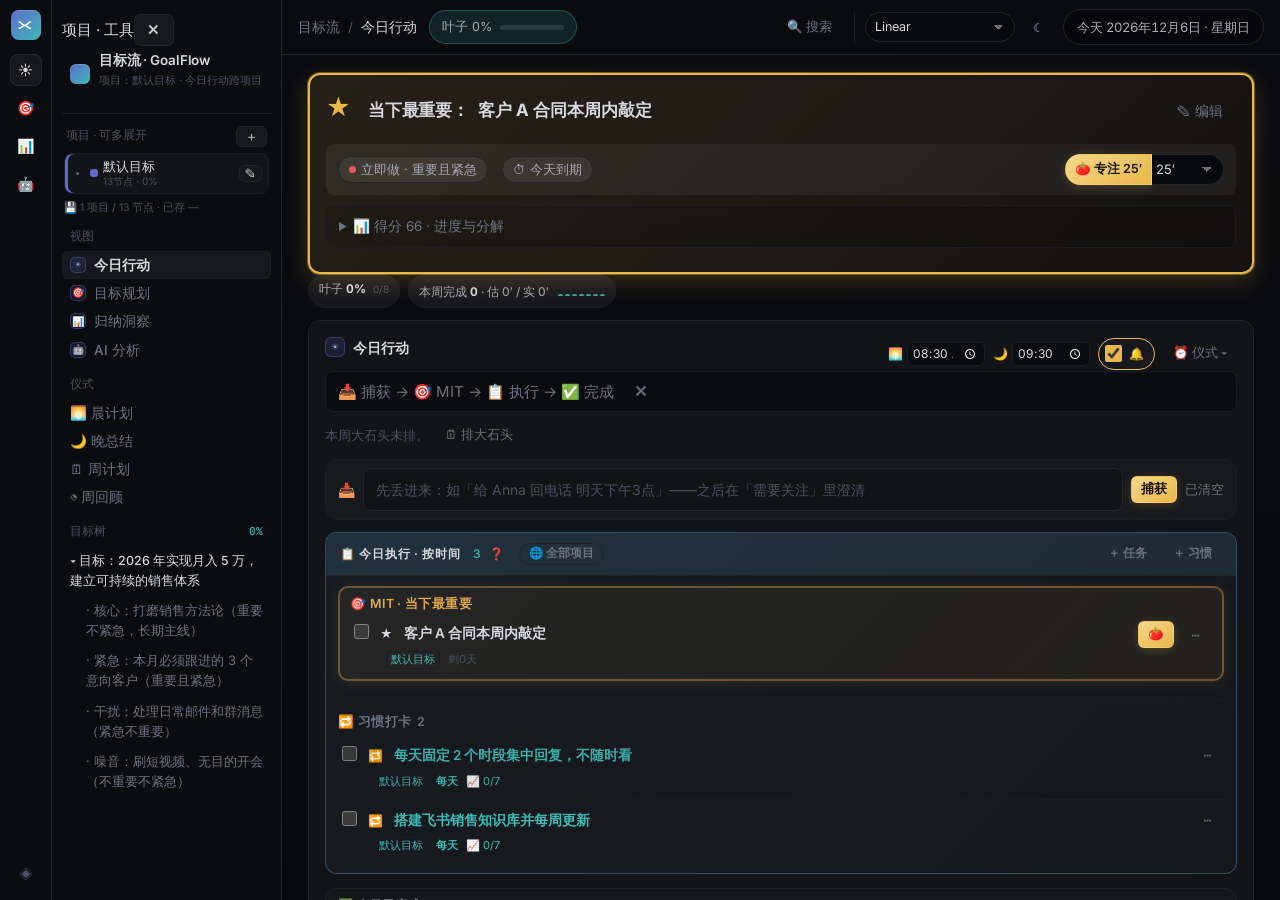
==== commit eb2a9ab1: "优化和增加测试" ====
--- a/index.html
+++ b/index.html
@@ -12,7 +12,7 @@
     href="https://fonts.googleapis.com/css2?family=Inter:wght@400;500;600;700;800&family=JetBrains+Mono:wght@400;500;700&display=swap"
     rel="stylesheet">
   <script>try { var d = document.documentElement; d.dataset.theme = localStorage.getItem('goalflow.theme') || 'linear'; d.dataset.mode = localStorage.getItem('goalflow.mode') || 'dark' } catch (e) { document.documentElement.dataset.theme = 'linear'; document.documentElement.dataset.mode = 'dark' }</script>
-  <link rel="stylesheet" href="assets/css/main.css?v=8.1">
+  <link rel="stylesheet" href="assets/css/main.css?v=8.10">
 </head>
 
 <body>
@@ -139,7 +139,7 @@
               style="display:none;align-items:center;gap:8px;padding:8px 12px;margin:0 0 10px;background:var(--bg1);border-radius:var(--radius-sm);color:var(--muted);border:1px solid var(--stroke-soft)">
               <span class="flow-track">📥 捕获 → 🎯 MIT → 📋 执行 → ✅ 完成</span>
               <button type="button" class="flow-close" id="flowIndicatorClose"
-                style="border:none;background:transparent;color:var(--muted);cursor:pointer;font-size:14px;padding:0 4px;margin-left:8px"
+                style="border:none;background:transparent;color:var(--muted);cursor:pointer;font-size:15px;padding:0 4px;margin-left:8px"
                 title="不再显示">✕</button>
             </div>
             <div id="todayRocks"></div>
@@ -333,42 +333,11 @@
           </div>
         </section>
 
-        <!-- ══ 视图 4：AI 分析（智能拆解 / SMART 体检） ══ -->
+        <!-- ══ 视图 4：AI 分析（使用历史 / 配置 / SMART 体检） ══
+             v8.6：移除「AI 分解目标」模块——分解入口统一收在「新建项目」流程（模板/描述触发），
+             本视图只保留历史回看、配置与 SMART 体检 -->
         <section class="view" id="view-ai" data-view="ai">
           <div class="view-inner">
-            <div class="panel" id="panelAIDecompose">
-              <h2><span class="idx">🤖</span> AI 分解目标</h2>
-              <div id="aiSmartSuggest" class="ai-suggest"></div>
-              <div class="ai-decompose-card">
-                <label class="wfm-row" style="display:block">
-                  <span
-                    style="display:block;font-size:13px;color:var(--muted);margin-bottom:6px">目标描述（一句话讲清要达成什么）</span>
-                  <textarea class="gf-input" id="aiGoalInput" rows="3"
-                    placeholder="例：3 个月内上线个人作品集网站，每周可投入 10 小时"></textarea>
-                </label>
-                <label class="wfm-row" style="display:flex;gap:8px;align-items:center;margin-top:10px">
-                  <span style="min-width:72px;font-size:13px;color:var(--muted)">时间偏好</span>
-                  <select class="gf-input" id="aiTimePreference" style="flex:1;max-width:240px">
-                    <option value="">不限（AI 自动安排）</option>
-                    <option value="morning">上午（8:00-12:00）</option>
-                    <option value="afternoon">下午（13:00-18:00）</option>
-                    <option value="evening">晚上（19:00-22:00）</option>
-                    <option value="weekday-only">仅工作日</option>
-                    <option value="weekend-only">仅周末</option>
-                  </select>
-                </label>
-                <details class="ai-context-details">
-                  <summary>📋 分解上下文（项目 · 预算 · 周期）</summary>
-                  <div class="ai-context-info" id="aiContextInfo"></div>
-                </details>
-                <div class="ai-decompose-actions">
-                  <button type="button" class="gf-btn gf-btn--primary" id="btnAIDecompose">🤖 AI 分解目标</button>
-                  <button type="button" class="gf-btn gf-btn--ghost" id="btnAIClear">清空</button>
-                </div>
-                <div class="ai-result" id="aiDecomposeResult"></div>
-              </div>
-            </div>
-
             <div class="panel" id="panelAIHistory">
               <h2><span class="idx">📜</span> AI 使用历史</h2>
               <p class="hint">记录每次 AI 分解的输入和输出，方便回顾和复用。</p>
@@ -448,9 +417,9 @@
   <!-- 等待 / 阻塞 + 催办日期 -->
   <div class="modal-mask" id="parkModal"></div>
 
-  <script src="assets/js/gf-tokens.js?v=8.1"></script>
-  <script src="assets/js/gf-demos.js?v=8.1"></script>
-  <script src="assets/js/app.js?v=8.1"></script>
+  <script src="assets/js/gf-tokens.js?v=8.10"></script>
+  <script src="assets/js/gf-demos.js?v=8.10"></script>
+  <script src="assets/js/app.js?v=8.10"></script>
   <!-- v6.6 兜底：若 app.js 异常未设置 is-ready，1.5 秒后强制显示页面，避免"按钮看不见也点不到" -->
   <script>setTimeout(function () { document.body.classList.add('is-ready') }, 1500)</script>
 </body>
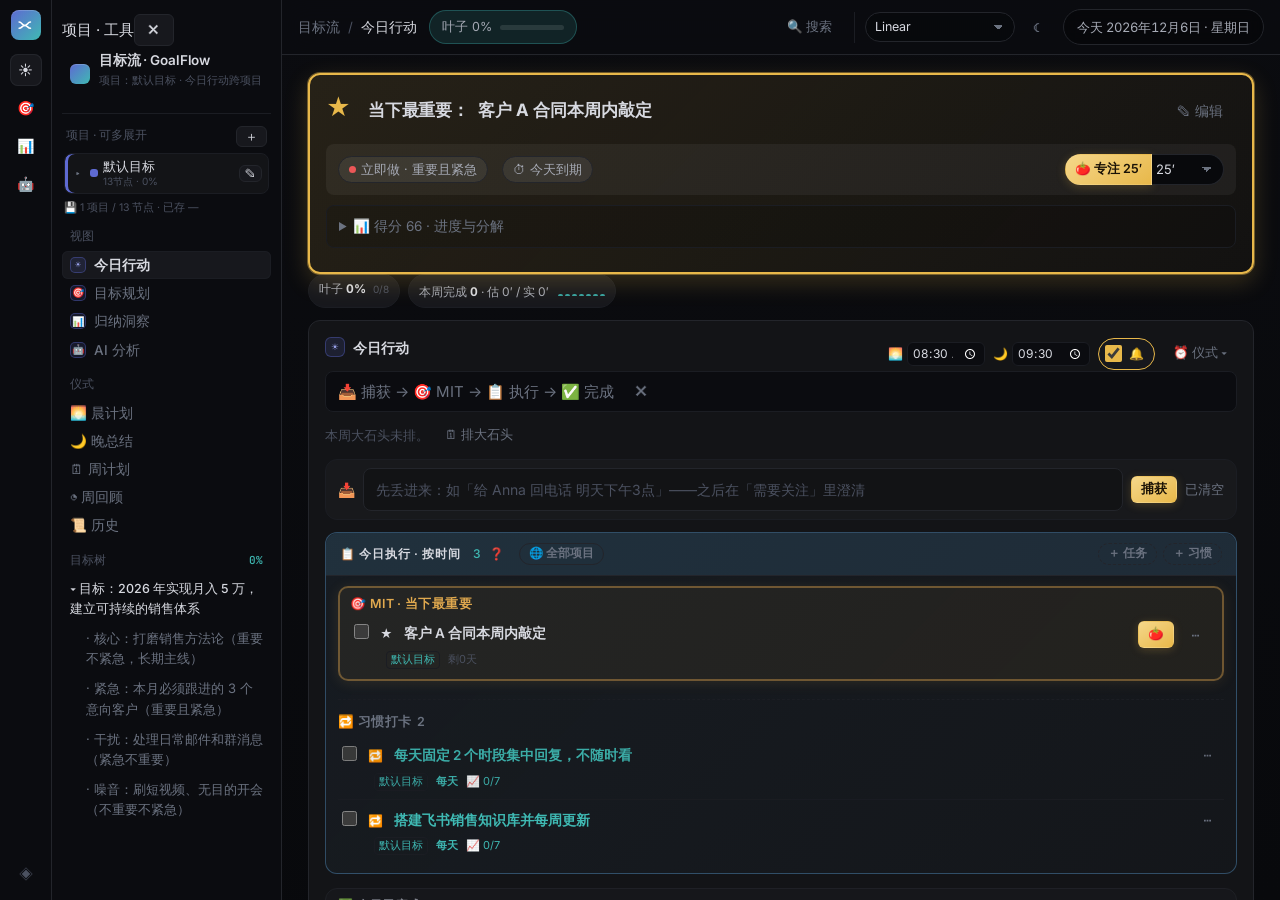
==== commit 304ef726: "修复排期bug" ====
--- a/index.html
+++ b/index.html
@@ -12,7 +12,7 @@
     href="https://fonts.googleapis.com/css2?family=Inter:wght@400;500;600;700;800&family=JetBrains+Mono:wght@400;500;700&display=swap"
     rel="stylesheet">
   <script>try { var d = document.documentElement; d.dataset.theme = localStorage.getItem('goalflow.theme') || 'linear'; d.dataset.mode = localStorage.getItem('goalflow.mode') || 'dark' } catch (e) { document.documentElement.dataset.theme = 'linear'; document.documentElement.dataset.mode = 'dark' }</script>
-  <link rel="stylesheet" href="assets/css/main.css?v=8.10">
+  <link rel="stylesheet" href="assets/css/main.css?v=8.12">
 </head>
 
 <body>
@@ -56,6 +56,7 @@
       <button type="button" class="si" id="sideEvening">🌙 晚总结</button>
       <button type="button" class="si" id="sideWeekPlan">🗓 周计划</button>
       <button type="button" class="si" id="sideWeekReview">◔ 周回顾</button>
+      <button type="button" class="si" id="sideHistory">📜 历史</button>
       <div class="slabel">目标树 <span class="sprog" id="sideProg"></span></div>
       <div class="side-tree" id="sideTree">
         <div class="si dim">解析后在此显示目标树</div>
@@ -400,6 +401,7 @@
   <div class="modal-mask" id="workflowMetaModal"></div>
   <!-- 早晚仪式闹钟弹窗（晨计划 / 晚总结） -->
   <div class="modal-mask" id="ritualModal"></div>
+  <div class="modal-mask" id="historyModal"></div>
   <!-- 撤销 toast（危险操作 10 秒可撤销） -->
   <div class="toast" id="toast"></div>
   <!-- 项目总览 -->
@@ -417,9 +419,9 @@
   <!-- 等待 / 阻塞 + 催办日期 -->
   <div class="modal-mask" id="parkModal"></div>
 
-  <script src="assets/js/gf-tokens.js?v=8.10"></script>
-  <script src="assets/js/gf-demos.js?v=8.10"></script>
-  <script src="assets/js/app.js?v=8.10"></script>
+  <script src="assets/js/gf-tokens.js?v=8.12"></script>
+  <script src="assets/js/gf-demos.js?v=8.12"></script>
+  <script src="assets/js/app.js?v=8.12"></script>
   <!-- v6.6 兜底：若 app.js 异常未设置 is-ready，1.5 秒后强制显示页面，避免"按钮看不见也点不到" -->
   <script>setTimeout(function () { document.body.classList.add('is-ready') }, 1500)</script>
 </body>
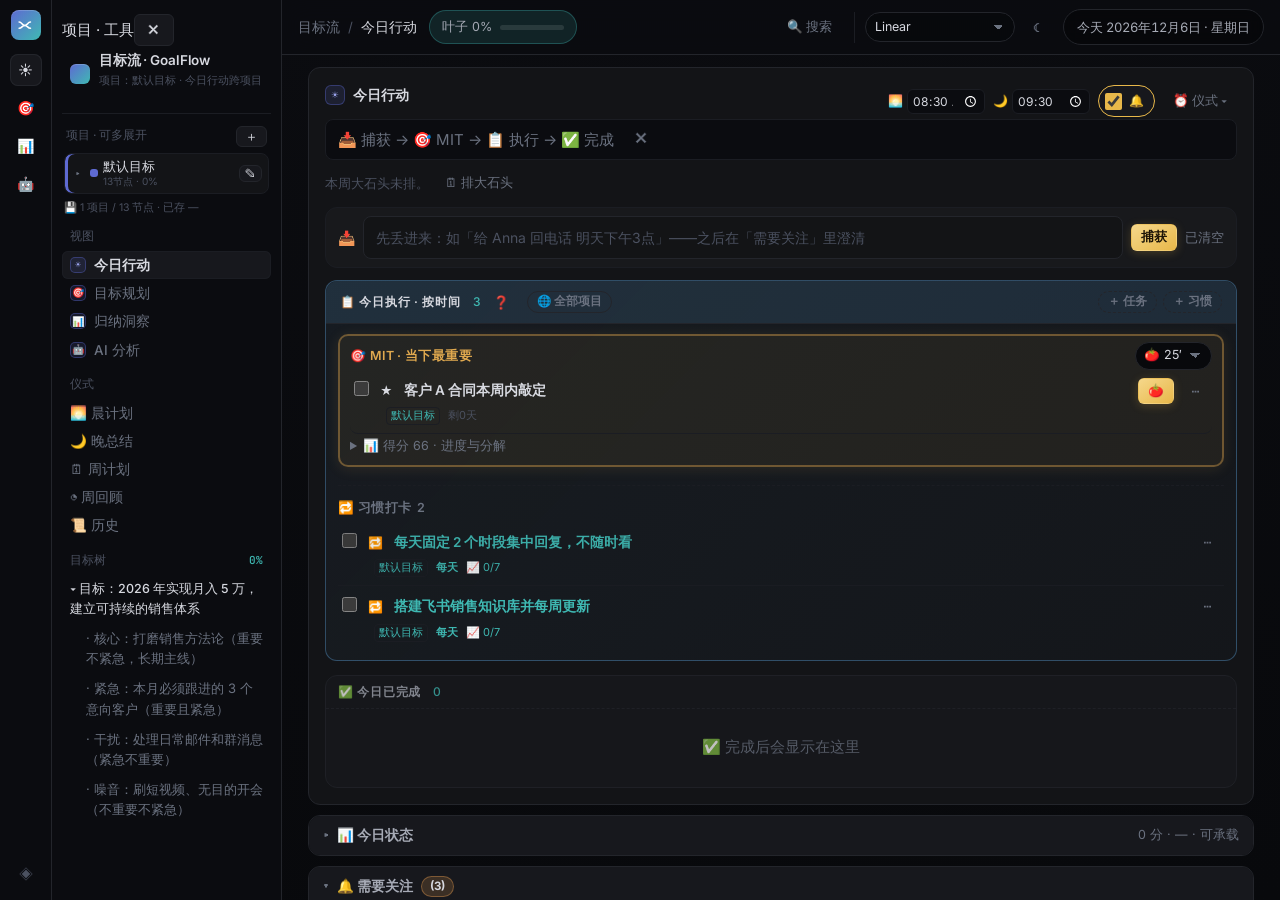
==== commit 1aa285b6: "修复bug" ====
--- a/index.html
+++ b/index.html
@@ -12,7 +12,7 @@
     href="https://fonts.googleapis.com/css2?family=Inter:wght@400;500;600;700;800&family=JetBrains+Mono:wght@400;500;700&display=swap"
     rel="stylesheet">
   <script>try { var d = document.documentElement; d.dataset.theme = localStorage.getItem('goalflow.theme') || 'linear'; d.dataset.mode = localStorage.getItem('goalflow.mode') || 'dark' } catch (e) { document.documentElement.dataset.theme = 'linear'; document.documentElement.dataset.mode = 'dark' }</script>
-  <link rel="stylesheet" href="assets/css/main.css?v=8.12">
+  <link rel="stylesheet" href="assets/css/main.css?v=8.14">
 </head>
 
 <body>
@@ -117,12 +117,9 @@
         </div>
         <!-- ══ 视图 1：今日行动（默认主页） ══ -->
         <section class="view on" id="view-today" data-view="today">
+          <!-- v8.13 英雄卡已移除（与今日行动 MIT 重复）：保留番茄进度条；v8.14 度量条迁入「📊 今日状态」区 -->
           <div class="hero-wrap" id="heroWrap">
-            <div class="hero empty" id="hero">
-              <div class="hero-main">载入目标后，这里会显示「当下最重要」的一件事。</div>
-            </div>
             <div class="pomo-bar" id="pomoBar" aria-live="polite"></div>
-            <div id="metricsStrip" class="metrics-wrap" style="display:none"></div>
           </div>
 
           <!-- 区 1 · 执行：现在做什么（唯一动作路径） -->
@@ -158,6 +155,7 @@
           <details class="zone zone-status" id="zoneStatus">
             <summary>📊 今日状态 <span class="zone-sum" id="statusSum"></span></summary>
             <div class="zone-body">
+              <div id="metricsStrip" class="metrics-wrap" style="display:none"></div>
               <div id="todayCapacity"></div>
               <div id="todayScore"></div>
               <div id="todayEnergy"></div>
@@ -419,9 +417,9 @@
   <!-- 等待 / 阻塞 + 催办日期 -->
   <div class="modal-mask" id="parkModal"></div>
 
-  <script src="assets/js/gf-tokens.js?v=8.12"></script>
-  <script src="assets/js/gf-demos.js?v=8.12"></script>
-  <script src="assets/js/app.js?v=8.12"></script>
+  <script src="assets/js/gf-tokens.js?v=8.14"></script>
+  <script src="assets/js/gf-demos.js?v=8.14"></script>
+  <script src="assets/js/app.js?v=8.14"></script>
   <!-- v6.6 兜底：若 app.js 异常未设置 is-ready，1.5 秒后强制显示页面，避免"按钮看不见也点不到" -->
   <script>setTimeout(function () { document.body.classList.add('is-ready') }, 1500)</script>
 </body>
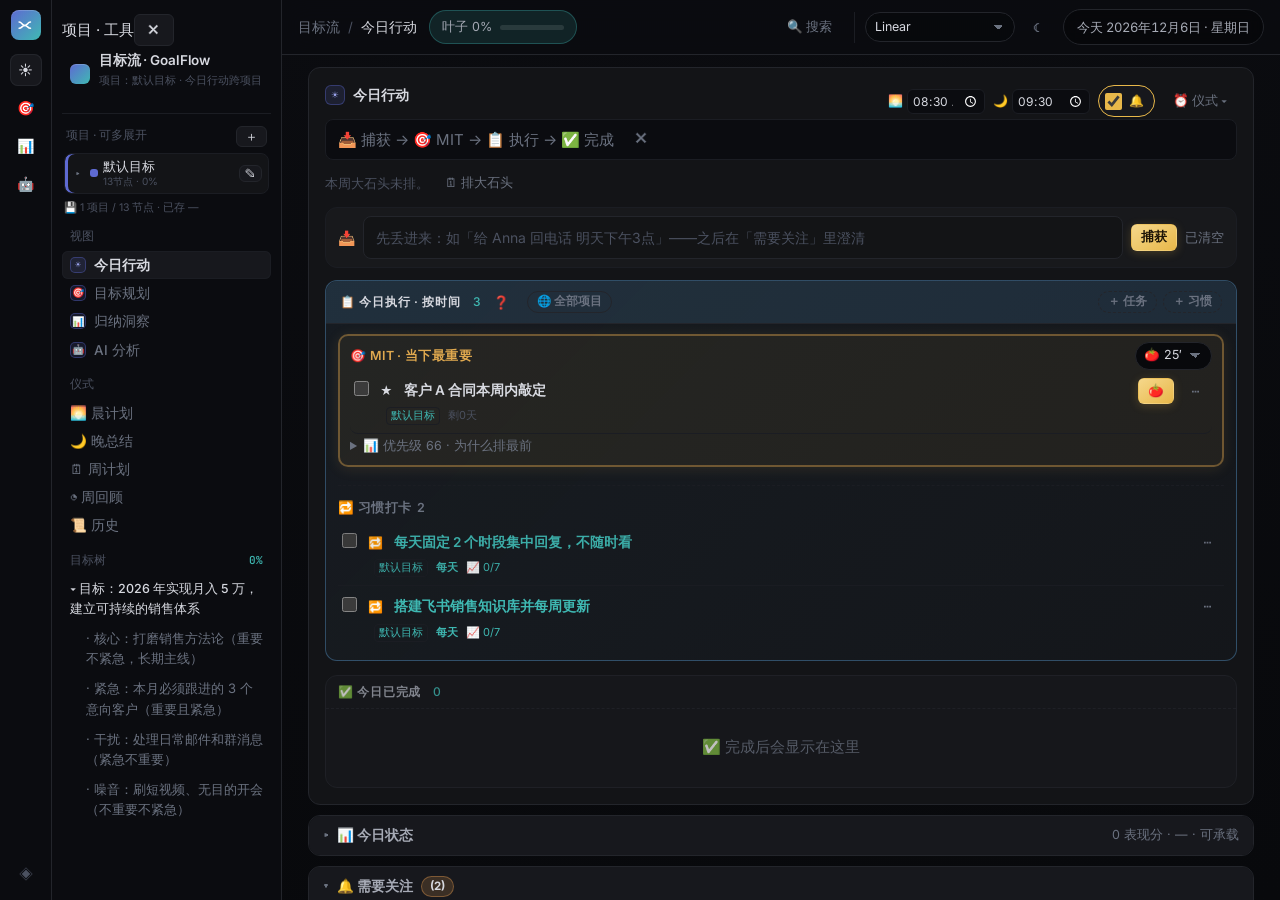
==== commit 29c7f482: "修复bug" ====
--- a/index.html
+++ b/index.html
@@ -12,7 +12,7 @@
     href="https://fonts.googleapis.com/css2?family=Inter:wght@400;500;600;700;800&family=JetBrains+Mono:wght@400;500;700&display=swap"
     rel="stylesheet">
   <script>try { var d = document.documentElement; d.dataset.theme = localStorage.getItem('goalflow.theme') || 'linear'; d.dataset.mode = localStorage.getItem('goalflow.mode') || 'dark' } catch (e) { document.documentElement.dataset.theme = 'linear'; document.documentElement.dataset.mode = 'dark' }</script>
-  <link rel="stylesheet" href="assets/css/main.css?v=8.14">
+  <link rel="stylesheet" href="assets/css/main.css?v=8.16">
 </head>
 
 <body>
@@ -166,7 +166,7 @@
 
           <!-- 区 3 · 提醒：需要关注（默认折叠 + 角标） -->
           <details class="zone zone-attention" id="zoneAttention">
-            <summary>🔔 需要关注 <span class="zone-badge" id="attentionBadge"></span></summary>
+            <summary title="停滞/暂停/待澄清等着办的事 + 备份/倦怠等系统提示；角标 = 实际事项数（悬停看构成）">🔔 需要关注 <span class="zone-badge" id="attentionBadge"></span></summary>
             <div class="zone-body">
               <div class="review-banner" id="reviewBanner">
                 <span>本周还未做周回顾——花 2 分钟对齐「做了啥、核心投入、下周深潜块」。</span>
@@ -417,9 +417,9 @@
   <!-- 等待 / 阻塞 + 催办日期 -->
   <div class="modal-mask" id="parkModal"></div>
 
-  <script src="assets/js/gf-tokens.js?v=8.14"></script>
-  <script src="assets/js/gf-demos.js?v=8.14"></script>
-  <script src="assets/js/app.js?v=8.14"></script>
+  <script src="assets/js/gf-tokens.js?v=8.16"></script>
+  <script src="assets/js/gf-demos.js?v=8.16"></script>
+  <script src="assets/js/app.js?v=8.16"></script>
   <!-- v6.6 兜底：若 app.js 异常未设置 is-ready，1.5 秒后强制显示页面，避免"按钮看不见也点不到" -->
   <script>setTimeout(function () { document.body.classList.add('is-ready') }, 1500)</script>
 </body>
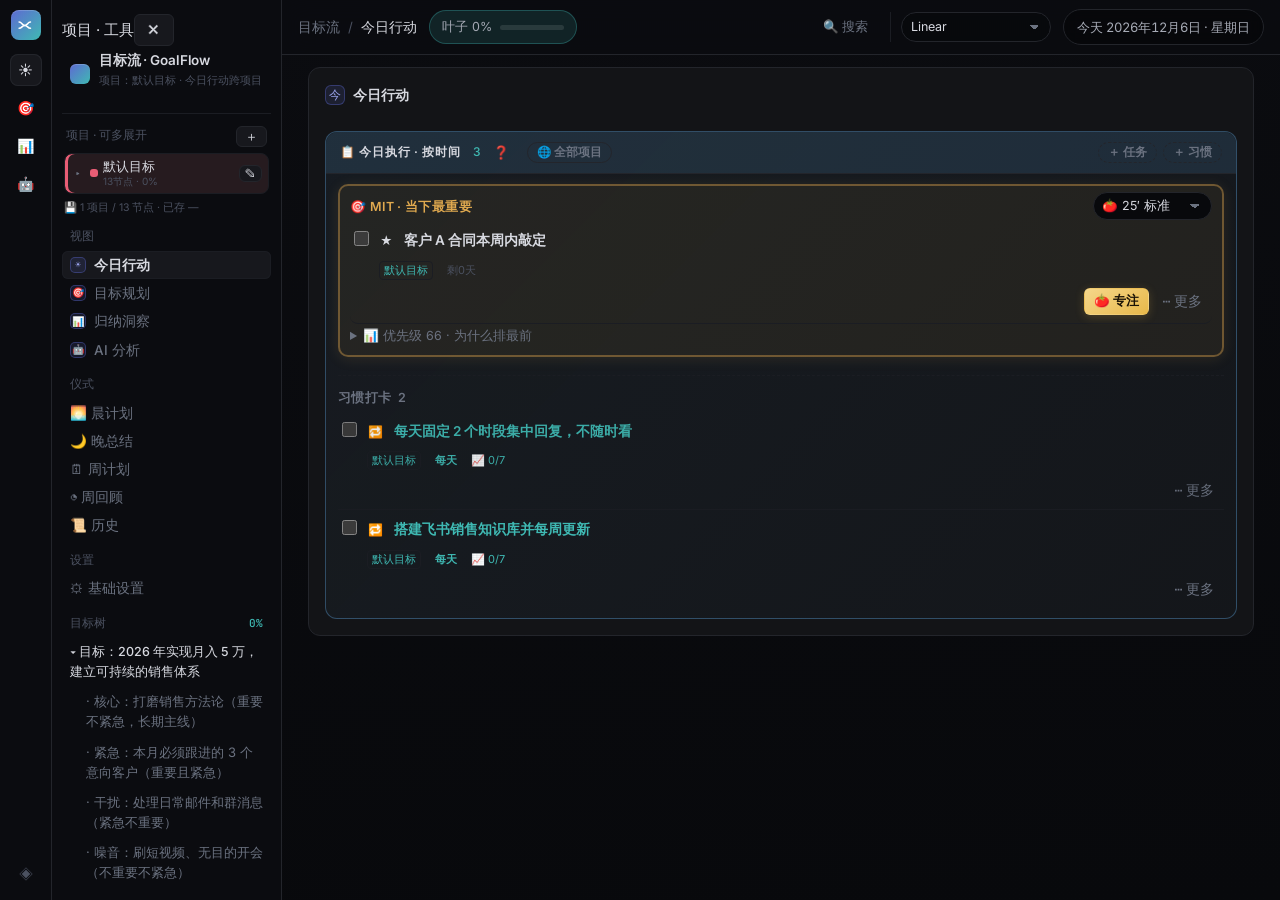
==== commit cd765347: "引入FLutter新规则，优化" ====
--- a/index.html
+++ b/index.html
@@ -1,4 +1,4 @@
-<!DOCTYPE html>
+﻿<!DOCTYPE html>
 <html lang="zh-CN">
 
 <head>
@@ -12,7 +12,7 @@
     href="https://fonts.googleapis.com/css2?family=Inter:wght@400;500;600;700;800&family=JetBrains+Mono:wght@400;500;700&display=swap"
     rel="stylesheet">
   <script>try { var d = document.documentElement; d.dataset.theme = localStorage.getItem('goalflow.theme') || 'linear'; d.dataset.mode = localStorage.getItem('goalflow.mode') || 'dark' } catch (e) { document.documentElement.dataset.theme = 'linear'; document.documentElement.dataset.mode = 'dark' }</script>
-  <link rel="stylesheet" href="assets/css/main.css?v=8.16">
+  <link rel="stylesheet" href="assets/css/main.css?v=8.28">
 </head>
 
 <body>
@@ -46,17 +46,21 @@
       </div>
       <div class="wf-bar" id="wfBar" aria-label="项目列表：可展开多个"></div>
       <div class="ws-store" id="wsStore" title=""></div>
-      <div class="slabel">视图</div>
-      <button type="button" class="si on" data-nav="today"><span class="sidx">☀</span>今日行动</button>
-      <button type="button" class="si" data-nav="plan"><span class="sidx">🎯</span>目标规划</button>
-      <button type="button" class="si" data-nav="insights"><span class="sidx">📊</span>归纳洞察</button>
-      <button type="button" class="si" data-nav="ai"><span class="sidx">🤖</span>AI 分析</button>
+      <!-- v8.19: 视图/仪式在移动端与底栏·闹钟条重复 → 标 d-only，≤900px 隐藏；桌面侧栏仍保留 -->
+      <div class="slabel d-only">视图</div>
+      <button type="button" class="si on d-only" data-nav="today"><span class="sidx">☀</span>今日行动</button>
+      <button type="button" class="si d-only" data-nav="plan"><span class="sidx">🎯</span>目标规划</button>
+      <button type="button" class="si d-only" data-nav="insights"><span class="sidx">📊</span>归纳洞察</button>
+      <button type="button" class="si d-only" data-nav="ai"><span class="sidx">🤖</span>AI 分析</button>
+      <!-- v8.20: 移动端顶部不再放仪式 → 抽屉常显；基础设置常显（全局资料/空闲时间） -->
       <div class="slabel">仪式</div>
       <button type="button" class="si" id="sideMorning">🌅 晨计划</button>
       <button type="button" class="si" id="sideEvening">🌙 晚总结</button>
       <button type="button" class="si" id="sideWeekPlan">🗓 周计划</button>
       <button type="button" class="si" id="sideWeekReview">◔ 周回顾</button>
       <button type="button" class="si" id="sideHistory">📜 历史</button>
+      <div class="slabel">设置</div>
+      <button type="button" class="si" id="sideSettings">⚙ 基础设置</button>
       <div class="slabel">目标树 <span class="sprog" id="sideProg"></span></div>
       <div class="side-tree" id="sideTree">
         <div class="si dim">解析后在此显示目标树</div>
@@ -77,8 +81,7 @@
         <div class="topbar-actions">
           <button type="button" class="gf-btn gf-btn--sm gf-btn--pill gf-btn--ghost" id="btnSearch"
             title="全局搜索任务 / 标签 / 等待备注（Ctrl+K 或 /）">🔍<span class="btn-lbl"> 搜索</span></button>
-          <button type="button" class="gf-btn gf-btn--sm gf-btn--pill gf-btn--ghost m-only" id="btnProjects"
-            title="项目列表：切换 / 新建 / 总览">🗂 项目</button>
+          <!-- v8.19: 移动端项目入口统一抽屉 #wfBar，顶栏不再放「项目」 -->
           <details class="tb-more" id="tbMoreMenu">
             <summary title="更多操作"></summary>
             <div class="tb-drop">
@@ -86,6 +89,8 @@
                 title="周/月/季回顾 + 统计">📋 回顾</button>
               <button type="button" class="gf-btn gf-btn--sm gf-btn--pill gf-btn--ghost" id="btnSettings"
                 title="基础设置：每周可投入天数 × 每天小时，用于时间预算与超支警告">⚙ 设置</button>
+              <button type="button" class="gf-btn gf-btn--sm gf-btn--pill gf-btn--ghost mode-btn" id="modeToggle"
+                title="切换深色 / 浅色">☾ 明暗</button>
               <button type="button" class="gf-btn gf-btn--sm gf-btn--pill gf-btn--ghost" id="btnExportIcs"
                 title="导出带期限叶子为 ICS（本地文件）">📅 导出 ICS</button>
               <button type="button" class="gf-btn gf-btn--sm gf-btn--pill" id="btnExportJson" title="备份目标数据">💾
@@ -95,7 +100,7 @@
               <input type="file" id="importFile" accept="application/json,.json" style="display:none">
             </div>
           </details>
-          <span class="topbar-theme">
+          <span class="topbar-theme d-only">
             <button type="button" class="gf-btn gf-btn--sm gf-btn--pill gf-btn--ghost" id="btnThemeCycle"
               title="切换界面主题（Linear / Raycast / RPG）">◈</button>
             <select id="themeSelect" class="gf-input gf-select" title="界面主题" aria-label="界面主题">
@@ -103,8 +108,6 @@
               <option value="raycast">Raycast 玻璃 · 预览</option>
               <option value="rpg">RPG 游戏 · 预览</option>
             </select>
-            <button type="button" class="gf-btn gf-btn--sm gf-btn--pill gf-btn--ghost mode-btn" id="modeToggle"
-              title="切换深色 / 浅色">☾</button>
           </span>
         </div>
         <div class="today-chip" id="todayLine"></div>
@@ -126,8 +129,9 @@
           <section class="panel today-panel zone-exec" id="todayPanel">
             <div class="today-head">
               <div class="today-head-row">
-                <h2><span class="idx">☀</span> 今日行动</h2>
+                <h2><span class="idx">今</span> 今日行动</h2>
                 <div class="today-attn-pill" id="todayAttnPill"></div>
+                <!-- 桌面：闹钟/仪式；移动端隐藏（仪式在抽屉，待办进度并入顶栏 ab-mini） -->
                 <div class="today-alarm-bar" id="todayAlarmBar"></div>
               </div>
               <p class="hint" id="todayHint">先看 MIT，再按时间执行；提醒、审计、回顾都在下方折叠区。</p>
@@ -153,7 +157,7 @@
 
           <!-- 区 2 · 状态：一行紧凑反馈（默认折叠） -->
           <details class="zone zone-status" id="zoneStatus">
-            <summary>📊 今日状态 <span class="zone-sum" id="statusSum"></span></summary>
+            <summary aria-expanded="false">今日状态 <span class="zone-sum" id="statusSum"></span></summary>
             <div class="zone-body">
               <div id="metricsStrip" class="metrics-wrap" style="display:none"></div>
               <div id="todayCapacity"></div>
@@ -166,7 +170,7 @@
 
           <!-- 区 3 · 提醒：需要关注（默认折叠 + 角标） -->
           <details class="zone zone-attention" id="zoneAttention">
-            <summary title="停滞/暂停/待澄清等着办的事 + 备份/倦怠等系统提示；角标 = 实际事项数（悬停看构成）">🔔 需要关注 <span class="zone-badge" id="attentionBadge"></span></summary>
+            <summary aria-expanded="false" title="停滞/暂停/待澄清等着办的事 + 备份/倦怠等系统提示；角标 = 实际事项数（悬停看构成）">需要关注 <span class="zone-badge" id="attentionBadge"></span></summary>
             <div class="zone-body">
               <div class="review-banner" id="reviewBanner">
                 <span>本周还未做周回顾——花 2 分钟对齐「做了啥、核心投入、下周深潜块」。</span>
@@ -185,7 +189,7 @@
 
           <!-- 备选与 Backlog（降级折叠，去除与 hero/执行清单的重复） -->
           <details class="zone zone-focus" id="zoneFocus">
-            <summary>🗂 备选与 Backlog（聚焦清单）</summary>
+            <summary aria-expanded="false">备选与 Backlog（聚焦清单）</summary>
             <div class="zone-body">
               <div id="todayFocus"></div>
             </div>
@@ -230,7 +234,7 @@
         <!-- ══ 视图 3：归纳洞察（流向图 / 四象限） ══ -->
         <section class="view" id="view-insights" data-view="insights">
           <div class="view-inner">
-            <div class="ins-eyebrow">🔭 可视化 · 看精力怎么流</div>
+            <div class="ins-eyebrow">可视化 · 看精力怎么流</div>
             <div class="panel canvas-panel" id="canvasPanel">
               <div class="canvas-head">
                 <div>
@@ -301,7 +305,7 @@
               </details>
             </div>
 
-            <div class="ins-eyebrow">⚖️ 校准 · 重设重要 / 紧急</div>
+            <div class="ins-eyebrow">校准 · 重设重要 / 紧急</div>
             <div class="panel quad-panel" id="quadPanel">
               <h2>四象限校准 · 拖拽归位</h2>
               <div class="quad-hint">把任务卡拖到对应象限，即可重新校准它的「重要 / 紧急」。象限随上方缩放档位联动；点卡片 <b>⋯</b> 展开 价值/费力/尺度/时段。带 🟡 金边 =
@@ -381,7 +385,7 @@
     </div>
   </div>
 
-  <!-- 底部 tab（≤900px 移动端主导航：4 视图 + 中央捕捉 FAB） -->
+  <!-- v8.20 底部 tab：恢复规划/洞察/AI 常驻（用户反馈「更多不如直接放出来」） -->
   <nav class="mtab" aria-label="移动端主导航">
     <button type="button" class="mtab-btn on" data-nav="today"><span class="mtab-ic">☀</span>今日</button>
     <button type="button" class="mtab-btn" data-nav="plan"><span class="mtab-ic">🎯</span>规划</button>
@@ -417,9 +421,11 @@
   <!-- 等待 / 阻塞 + 催办日期 -->
   <div class="modal-mask" id="parkModal"></div>
 
-  <script src="assets/js/gf-tokens.js?v=8.16"></script>
-  <script src="assets/js/gf-demos.js?v=8.16"></script>
-  <script src="assets/js/app.js?v=8.16"></script>
+  <script src="assets/js/gf-tokens.js?v=8.28"></script>
+  <script src="assets/js/gf-demos.js?v=8.28"></script>
+  <script src="assets/js/gf-model.js?v=8.28"></script>
+  <script src="assets/js/gf-ui.js?v=8.28"></script>
+  <script src="assets/js/app.js?v=8.28"></script>
   <!-- v6.6 兜底：若 app.js 异常未设置 is-ready，1.5 秒后强制显示页面，避免"按钮看不见也点不到" -->
   <script>setTimeout(function () { document.body.classList.add('is-ready') }, 1500)</script>
 </body>
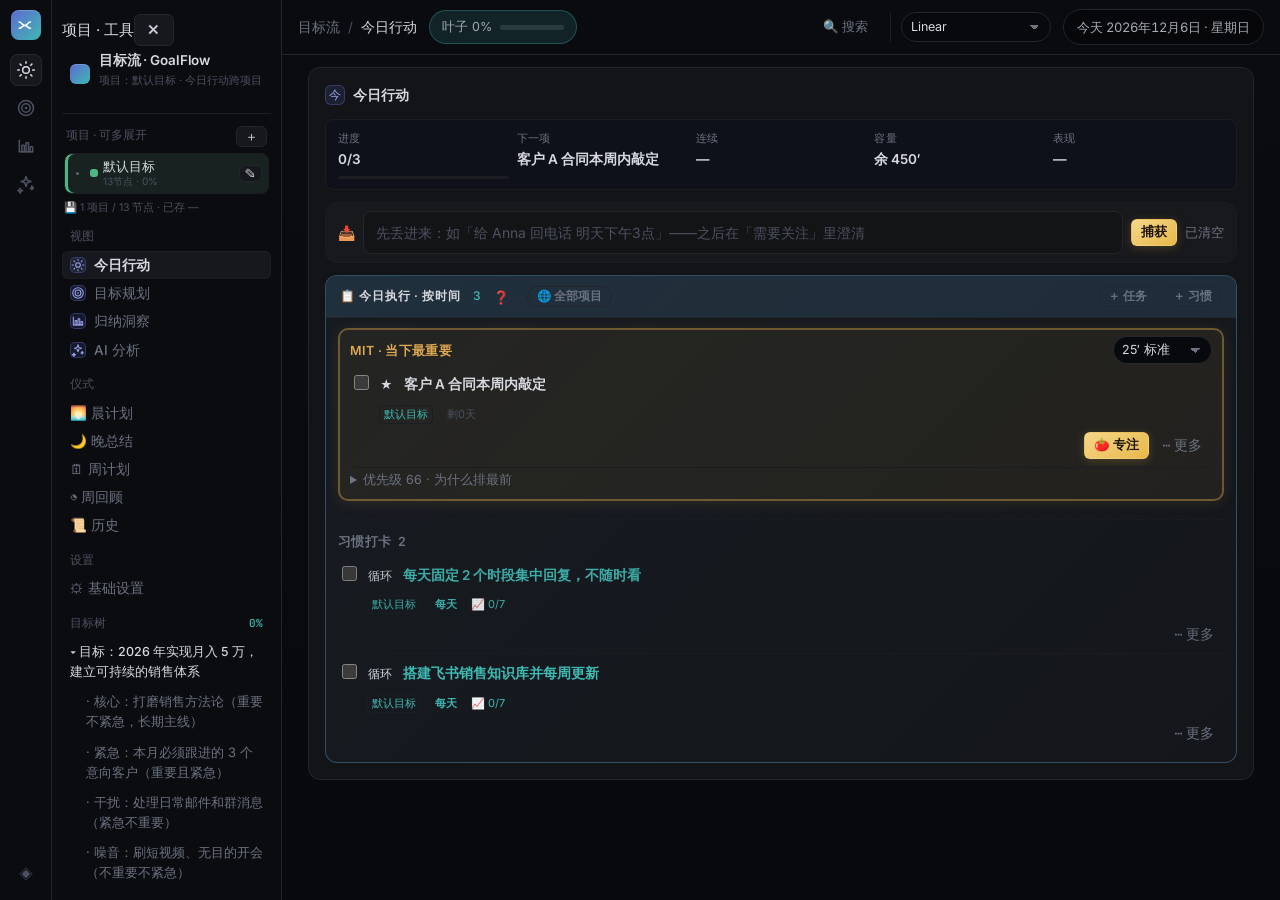
==== commit a2efe6b5: "简单优化完的v1.0" ====
--- a/index.html
+++ b/index.html
@@ -1,4 +1,4 @@
-﻿<!DOCTYPE html>
+<!DOCTYPE html>
 <html lang="zh-CN">
 
 <head>
@@ -12,7 +12,7 @@
     href="https://fonts.googleapis.com/css2?family=Inter:wght@400;500;600;700;800&family=JetBrains+Mono:wght@400;500;700&display=swap"
     rel="stylesheet">
   <script>try { var d = document.documentElement; d.dataset.theme = localStorage.getItem('goalflow.theme') || 'linear'; d.dataset.mode = localStorage.getItem('goalflow.mode') || 'dark' } catch (e) { document.documentElement.dataset.theme = 'linear'; document.documentElement.dataset.mode = 'dark' }</script>
-  <link rel="stylesheet" href="assets/css/main.css?v=8.28">
+  <link rel="stylesheet" href="assets/css/main.css?v=8.30">
 </head>
 
 <body>
@@ -27,10 +27,10 @@
           <path d="M3 16c4 0 4-4 8-4s4 4 8 4" />
         </svg>
       </div>
-      <button type="button" class="ric on" data-nav="today" title="今日行动（每天的主页）">☀</button>
-      <button type="button" class="ric" data-nav="plan" title="目标规划（输入 / 树形 / SMART）">🎯</button>
-      <button type="button" class="ric" data-nav="insights" title="归纳洞察（流向图 / 四象限）">📊</button>
-      <button type="button" class="ric" data-nav="ai" title="AI 分析（智能拆解 / SMART 体检）">🤖</button>
+      <button type="button" class="ric on" data-nav="today" title="今日行动（每天的主页）"><span class="gf-icon" aria-hidden="true"><svg viewBox="0 0 24 24" fill="none" stroke="currentColor" stroke-width="1.8" stroke-linecap="round" stroke-linejoin="round"><circle cx="12" cy="12" r="4"/><path d="M12 2v2M12 20v2M4.93 4.93l1.41 1.41M17.66 17.66l1.41 1.41M2 12h2M20 12h2M4.93 19.07l1.41-1.41M17.66 6.34l1.41-1.41"/></svg></span></button>
+      <button type="button" class="ric" data-nav="plan" title="目标规划（输入 / 树形 / SMART）"><span class="gf-icon" aria-hidden="true"><svg viewBox="0 0 24 24" fill="none" stroke="currentColor" stroke-width="1.8" stroke-linecap="round" stroke-linejoin="round"><circle cx="12" cy="12" r="9"/><circle cx="12" cy="12" r="5"/><circle cx="12" cy="12" r="1.5" fill="currentColor" stroke="none"/></svg></span></button>
+      <button type="button" class="ric" data-nav="insights" title="归纳洞察（流向图 / 四象限）"><span class="gf-icon" aria-hidden="true"><svg viewBox="0 0 24 24" fill="none" stroke="currentColor" stroke-width="1.8" stroke-linecap="round" stroke-linejoin="round"><path d="M4 19V5"/><path d="M4 19h16"/><rect x="7" y="11" width="3" height="8" rx=".5"/><rect x="12" y="8" width="3" height="11" rx=".5"/><rect x="17" y="13" width="3" height="6" rx=".5"/></svg></span></button>
+      <button type="button" class="ric" data-nav="ai" title="AI 分析（智能拆解 / SMART 体检）"><span class="gf-icon" aria-hidden="true"><svg viewBox="0 0 24 24" fill="none" stroke="currentColor" stroke-width="1.8" stroke-linecap="round" stroke-linejoin="round"><path d="M12 3l1.5 4.5L18 9l-4.5 1.5L12 15l-1.5-4.5L6 9l4.5-1.5z"/><path d="M5 17l.8 2.2L8 20l-2.2.8L5 23l-.8-2.2L2 20l2.2-.8z"/><path d="M19 14l.6 1.8L21 17l-1.8.6L19 19l-.6-1.8L17 17l1.8-.6z"/></svg></span></button>
       <span class="rail-bottom"><a class="ric" href="demos/index.html" title="风格实验室">◈</a></span>
     </nav>
 
@@ -48,10 +48,10 @@
       <div class="ws-store" id="wsStore" title=""></div>
       <!-- v8.19: 视图/仪式在移动端与底栏·闹钟条重复 → 标 d-only，≤900px 隐藏；桌面侧栏仍保留 -->
       <div class="slabel d-only">视图</div>
-      <button type="button" class="si on d-only" data-nav="today"><span class="sidx">☀</span>今日行动</button>
-      <button type="button" class="si d-only" data-nav="plan"><span class="sidx">🎯</span>目标规划</button>
-      <button type="button" class="si d-only" data-nav="insights"><span class="sidx">📊</span>归纳洞察</button>
-      <button type="button" class="si d-only" data-nav="ai"><span class="sidx">🤖</span>AI 分析</button>
+      <button type="button" class="si on d-only" data-nav="today"><span class="sidx"><span class="gf-icon" aria-hidden="true"><svg viewBox="0 0 24 24" fill="none" stroke="currentColor" stroke-width="1.8" stroke-linecap="round" stroke-linejoin="round"><circle cx="12" cy="12" r="4"/><path d="M12 2v2M12 20v2M4.93 4.93l1.41 1.41M17.66 17.66l1.41 1.41M2 12h2M20 12h2M4.93 19.07l1.41-1.41M17.66 6.34l1.41-1.41"/></svg></span></span>今日行动</button>
+      <button type="button" class="si d-only" data-nav="plan"><span class="sidx"><span class="gf-icon" aria-hidden="true"><svg viewBox="0 0 24 24" fill="none" stroke="currentColor" stroke-width="1.8" stroke-linecap="round" stroke-linejoin="round"><circle cx="12" cy="12" r="9"/><circle cx="12" cy="12" r="5"/><circle cx="12" cy="12" r="1.5" fill="currentColor" stroke="none"/></svg></span></span>目标规划</button>
+      <button type="button" class="si d-only" data-nav="insights"><span class="sidx"><span class="gf-icon" aria-hidden="true"><svg viewBox="0 0 24 24" fill="none" stroke="currentColor" stroke-width="1.8" stroke-linecap="round" stroke-linejoin="round"><path d="M4 19V5"/><path d="M4 19h16"/><rect x="7" y="11" width="3" height="8" rx=".5"/><rect x="12" y="8" width="3" height="11" rx=".5"/><rect x="17" y="13" width="3" height="6" rx=".5"/></svg></span></span>归纳洞察</button>
+      <button type="button" class="si d-only" data-nav="ai"><span class="sidx"><span class="gf-icon" aria-hidden="true"><svg viewBox="0 0 24 24" fill="none" stroke="currentColor" stroke-width="1.8" stroke-linecap="round" stroke-linejoin="round"><path d="M12 3l1.5 4.5L18 9l-4.5 1.5L12 15l-1.5-4.5L6 9l4.5-1.5z"/><path d="M5 17l.8 2.2L8 20l-2.2.8L5 23l-.8-2.2L2 20l2.2-.8z"/><path d="M19 14l.6 1.8L21 17l-1.8.6L19 19l-.6-1.8L17 17l1.8-.6z"/></svg></span></span>AI 分析</button>
       <!-- v8.20: 移动端顶部不再放仪式 → 抽屉常显；基础设置常显（全局资料/空闲时间） -->
       <div class="slabel">仪式</div>
       <button type="button" class="si" id="sideMorning">🌅 晨计划</button>
@@ -136,6 +136,8 @@
               </div>
               <p class="hint" id="todayHint">先看 MIT，再按时间执行；提醒、审计、回顾都在下方折叠区。</p>
             </div>
+            <!-- v8.29：对标 Things/Todoist/Sunsama——执行区上方常驻脉搏条（进度/下一项/连续），不挤开折叠区 -->
+            <div class="today-pulse" id="todayPulse" aria-live="polite"></div>
             <!-- v6.7 流程指示器：展示收件箱→MIT→时段→完成的流转关系（首次显示，可关闭） -->
             <div class="flow-indicator" id="flowIndicator"
               style="display:none;align-items:center;gap:8px;padding:8px 12px;margin:0 0 10px;background:var(--bg1);border-radius:var(--radius-sm);color:var(--muted);border:1px solid var(--stroke-soft)">
@@ -306,8 +308,9 @@
             </div>
 
             <div class="ins-eyebrow">校准 · 重设重要 / 紧急</div>
-            <div class="panel quad-panel" id="quadPanel">
-              <h2>四象限校准 · 拖拽归位</h2>
+            <!-- v8.29：四象限默认折叠（首屏留精力图；记忆 goalflow.zone.quadPanel） -->
+            <details class="panel quad-panel" id="quadPanel">
+              <summary class="ins-fold-sum">🗺 四象限校准 · 拖拽归位</summary>
               <div class="quad-hint">把任务卡拖到对应象限，即可重新校准它的「重要 / 紧急」。象限随上方缩放档位联动；点卡片 <b>⋯</b> 展开 价值/费力/尺度/时段。带 🟡 金边 =
                 当下最重要；<b>⚡</b> = 高价值低费力快速赢。<span class="m-only">（触屏：长按卡片拖动，或用 ± 按钮校准）</span></div>
               <div class="quad-grid" id="quadGrid"></div>
@@ -323,24 +326,42 @@
                   <code>docs/PROGRESS-ROLLUP.md</code>。
                 </div>
               </details>
-            </div>
+            </details>
 
             <div class="ins-eyebrow">📈 回顾 · 完成历史与节奏</div>
-            <div class="panel history-panel" id="historyPanel">
-              <h2>📈 完成历史 · 时间线</h2>
+            <!-- v8.29：完成历史默认折叠 -->
+            <details class="panel history-panel" id="historyPanel">
+              <summary class="ins-fold-sum">📈 完成历史 · 时间线与热力</summary>
               <div class="hist-stats" id="histStats"></div>
               <div class="hist-heat" id="histHeat"></div>
               <div class="hist-timeline" id="histTimeline"></div>
-            </div>
+            </details>
 
           </div>
         </section>
 
-        <!-- ══ 视图 4：AI 分析（使用历史 / 配置 / SMART 体检） ══
-             v8.6：移除「AI 分解目标」模块——分解入口统一收在「新建项目」流程（模板/描述触发），
-             本视图只保留历史回看、配置与 SMART 体检 -->
+        <!-- ══ 视图 4：AI 分析 ══
+             v8.6 曾移除页内分解输入（入口在新建项目）；v8.29 补回「怎么用 / 上下文 / SMART 弱项」枢纽，避免空页感 -->
         <section class="view" id="view-ai" data-view="ai">
           <div class="view-inner">
+            <div class="panel" id="panelAIHub">
+              <h2><span class="idx">🤖</span> AI 怎么用</h2>
+              <div class="ai-usage-strip" id="aiUsageStrip"></div>
+              <div class="ai-guide" id="aiGuide">
+                <p class="hint">分解入口在<strong>新建项目</strong>：填描述或选模板 → 自动走 DeepSeek 拆任务树并排期。本页用来回看历史、改 Key / Skill、处理不够 SMART 的目标。</p>
+                <div class="ai-hub-actions">
+                  <button type="button" class="gf-btn gf-btn--primary" id="aiOpenNewProject">＋ 新建项目 · AI 分解</button>
+                  <button type="button" class="gf-btn gf-btn--ghost" id="aiOpenSettings">⚙ API Key / 设置</button>
+                  <button type="button" class="gf-btn gf-btn--ghost" id="aiJumpSmart">✅ 看 SMART 体检</button>
+                </div>
+              </div>
+              <div id="aiSmartSuggest" class="ai-suggest" style="display:none"></div>
+              <details class="ai-context-details" id="aiContextDetails">
+                <summary>📡 当前会发给 AI 的上下文</summary>
+                <div id="aiContextInfo" class="ai-context-info"></div>
+              </details>
+            </div>
+
             <div class="panel" id="panelAIHistory">
               <h2><span class="idx">📜</span> AI 使用历史</h2>
               <p class="hint">记录每次 AI 分解的输入和输出，方便回顾和复用。</p>
@@ -387,12 +408,12 @@
 
   <!-- v8.20 底部 tab：恢复规划/洞察/AI 常驻（用户反馈「更多不如直接放出来」） -->
   <nav class="mtab" aria-label="移动端主导航">
-    <button type="button" class="mtab-btn on" data-nav="today"><span class="mtab-ic">☀</span>今日</button>
-    <button type="button" class="mtab-btn" data-nav="plan"><span class="mtab-ic">🎯</span>规划</button>
+    <button type="button" class="mtab-btn on" data-nav="today"><span class="mtab-ic"><span class="gf-icon" aria-hidden="true"><svg viewBox="0 0 24 24" fill="none" stroke="currentColor" stroke-width="1.8" stroke-linecap="round" stroke-linejoin="round"><circle cx="12" cy="12" r="4"/><path d="M12 2v2M12 20v2M4.93 4.93l1.41 1.41M17.66 17.66l1.41 1.41M2 12h2M20 12h2M4.93 19.07l1.41-1.41M17.66 6.34l1.41-1.41"/></svg></span></span>今日</button>
+    <button type="button" class="mtab-btn" data-nav="plan"><span class="mtab-ic"><span class="gf-icon" aria-hidden="true"><svg viewBox="0 0 24 24" fill="none" stroke="currentColor" stroke-width="1.8" stroke-linecap="round" stroke-linejoin="round"><circle cx="12" cy="12" r="9"/><circle cx="12" cy="12" r="5"/><circle cx="12" cy="12" r="1.5" fill="currentColor" stroke="none"/></svg></span></span>规划</button>
     <button type="button" class="mtab-btn mtab-fab" id="mtabCapture" title="快速捕捉到收件箱"><span
-        class="mtab-ic">⚡</span></button>
-    <button type="button" class="mtab-btn" data-nav="insights"><span class="mtab-ic">📊</span>洞察</button>
-    <button type="button" class="mtab-btn" data-nav="ai"><span class="mtab-ic">🤖</span>AI</button>
+        class="mtab-ic"><span class="gf-icon" aria-hidden="true"><svg viewBox="0 0 24 24" fill="none" stroke="currentColor" stroke-width="1.8" stroke-linecap="round" stroke-linejoin="round"><path d="M13 2 4 14h7l-1 8 9-12h-7l1-8z"/></svg></span></span></button>
+    <button type="button" class="mtab-btn" data-nav="insights"><span class="mtab-ic"><span class="gf-icon" aria-hidden="true"><svg viewBox="0 0 24 24" fill="none" stroke="currentColor" stroke-width="1.8" stroke-linecap="round" stroke-linejoin="round"><path d="M4 19V5"/><path d="M4 19h16"/><rect x="7" y="11" width="3" height="8" rx=".5"/><rect x="12" y="8" width="3" height="11" rx=".5"/><rect x="17" y="13" width="3" height="6" rx=".5"/></svg></span></span>洞察</button>
+    <button type="button" class="mtab-btn" data-nav="ai"><span class="mtab-ic"><span class="gf-icon" aria-hidden="true"><svg viewBox="0 0 24 24" fill="none" stroke="currentColor" stroke-width="1.8" stroke-linecap="round" stroke-linejoin="round"><path d="M12 3l1.5 4.5L18 9l-4.5 1.5L12 15l-1.5-4.5L6 9l4.5-1.5z"/><path d="M5 17l.8 2.2L8 20l-2.2.8L5 23l-.8-2.2L2 20l2.2-.8z"/><path d="M19 14l.6 1.8L21 17l-1.8.6L19 19l-.6-1.8L17 17l1.8-.6z"/></svg></span></span>AI</button>
   </nav>
 
   <!-- SMART 对话弹窗 -->
@@ -421,11 +442,11 @@
   <!-- 等待 / 阻塞 + 催办日期 -->
   <div class="modal-mask" id="parkModal"></div>
 
-  <script src="assets/js/gf-tokens.js?v=8.28"></script>
-  <script src="assets/js/gf-demos.js?v=8.28"></script>
-  <script src="assets/js/gf-model.js?v=8.28"></script>
-  <script src="assets/js/gf-ui.js?v=8.28"></script>
-  <script src="assets/js/app.js?v=8.28"></script>
+  <script src="assets/js/gf-tokens.js?v=8.30"></script>
+  <script src="assets/js/gf-demos.js?v=8.30"></script>
+  <script src="assets/js/gf-model.js?v=8.30"></script>
+  <script src="assets/js/gf-ui.js?v=8.30"></script>
+  <script src="assets/js/app.js?v=8.30"></script>
   <!-- v6.6 兜底：若 app.js 异常未设置 is-ready，1.5 秒后强制显示页面，避免"按钮看不见也点不到" -->
   <script>setTimeout(function () { document.body.classList.add('is-ready') }, 1500)</script>
 </body>
